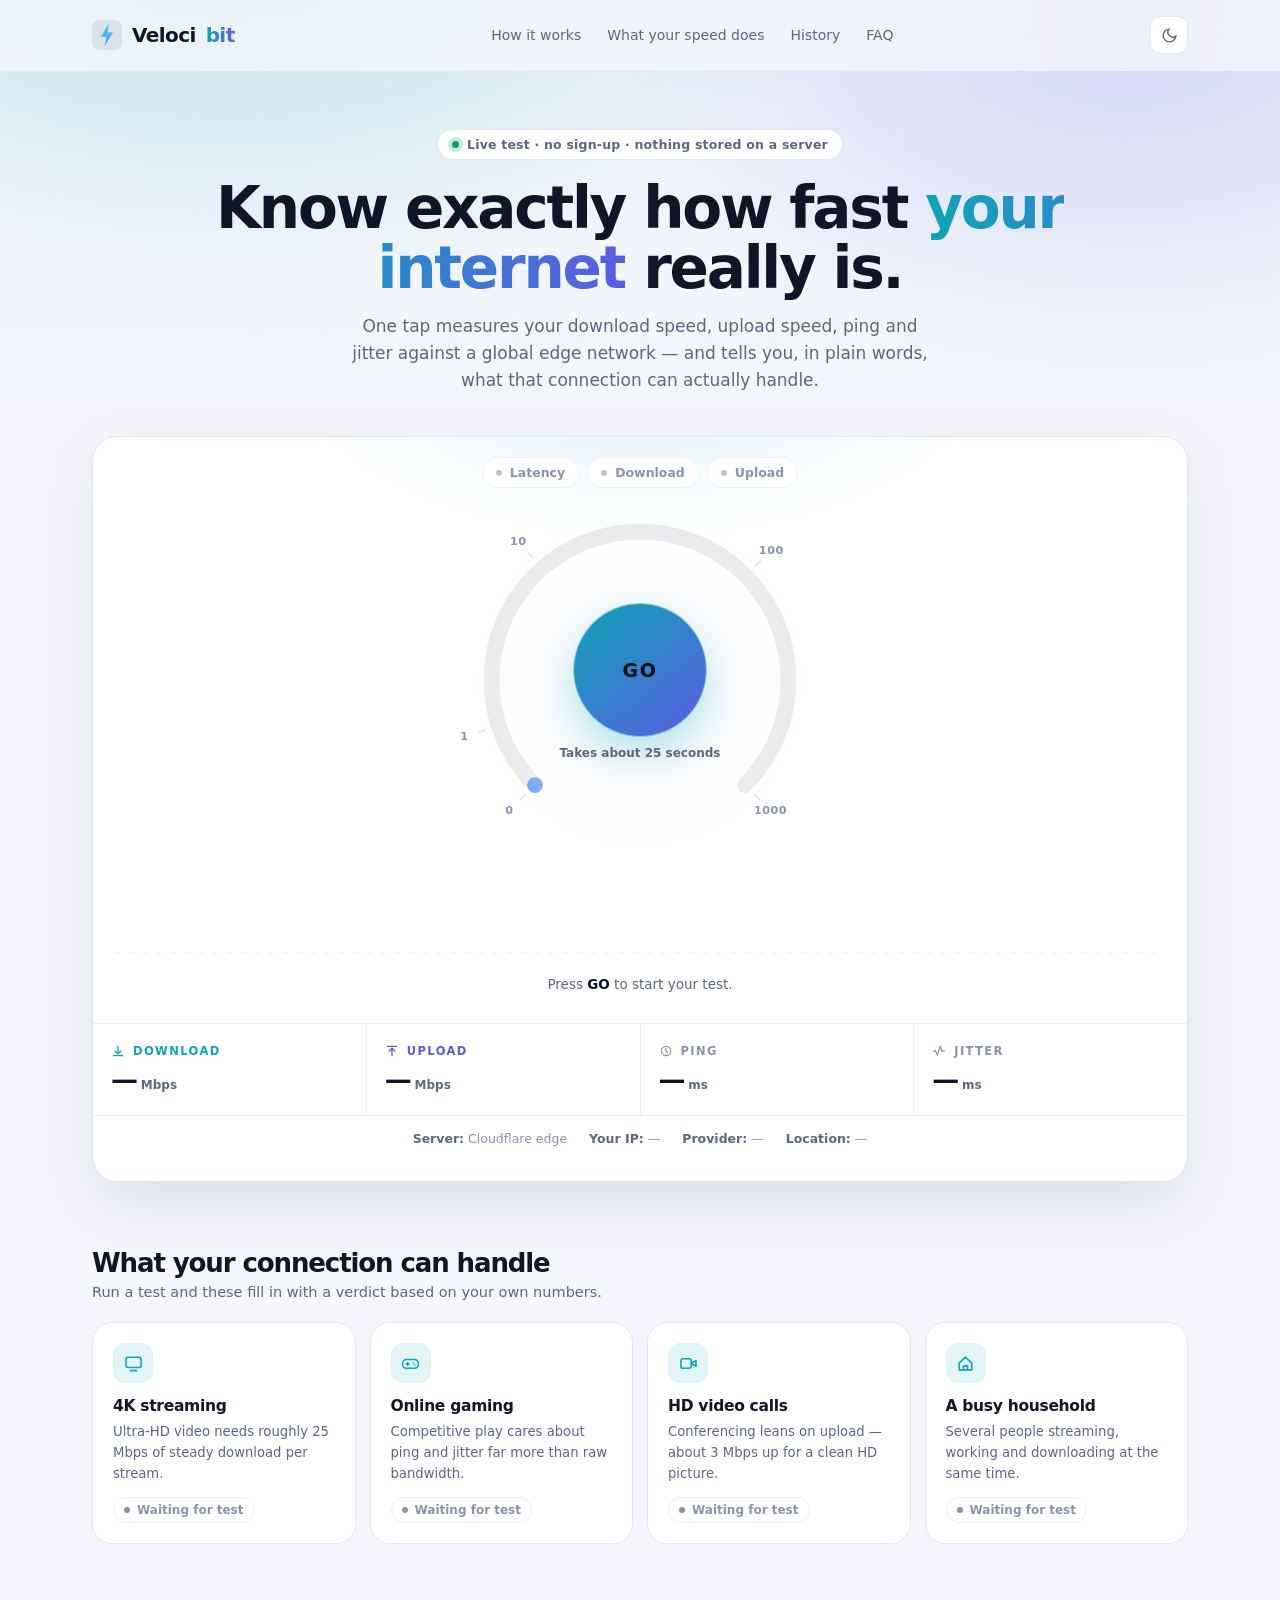
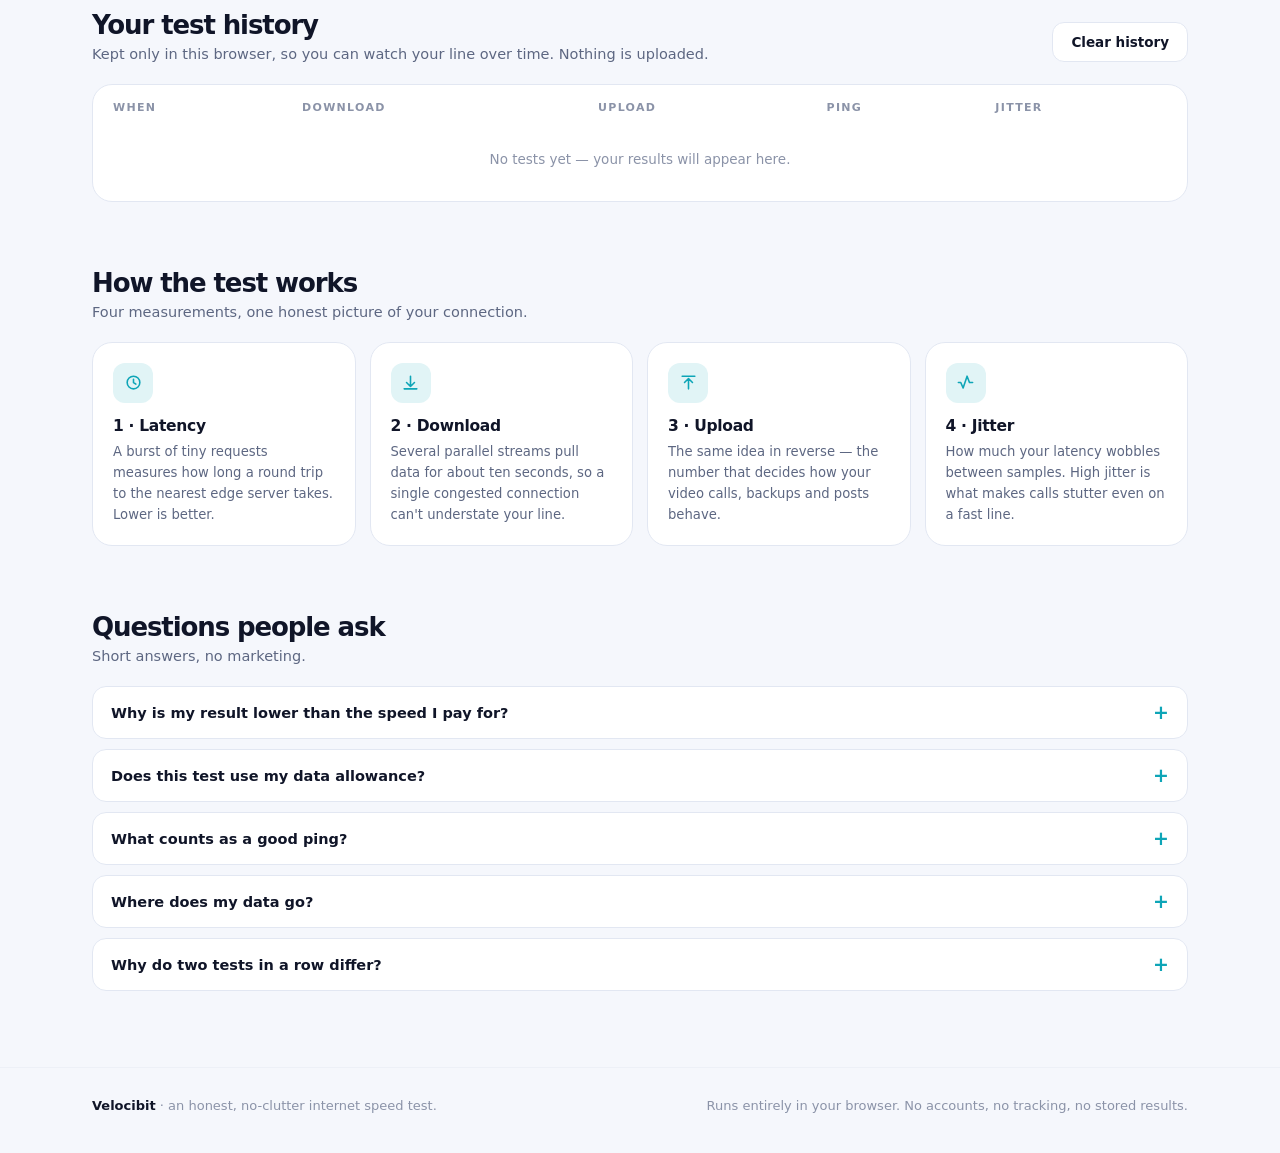
==== index.html @ ec99fad2 "Add Velocibit internet speed test site Adds a self-contained speed tester at index.html. It measures" ====
<!DOCTYPE html>
<html lang="en" data-theme="dark">
<head>
<meta charset="UTF-8">
<meta name="viewport" content="width=device-width, initial-scale=1.0">
<title>Velocibit — Internet Speed Test</title>
<meta name="description" content="Velocibit measures your real download speed, upload speed, ping and jitter in seconds. No sign-up, no clutter — just an accurate, beautiful internet speed test.">
<meta name="theme-color" content="#080b14">
<meta property="og:title" content="Velocibit — Internet Speed Test">
<meta property="og:description" content="Measure download, upload, ping and jitter in seconds.">
<meta property="og:type" content="website">
<link rel="icon" href="data:image/svg+xml,<svg xmlns='http://www.w3.org/2000/svg' viewBox='0 0 100 100'><rect width='100' height='100' rx='24' fill='%230d1220'/><path d='M56 12 30 56h18l-6 32 28-46H52z' fill='%2322d3ee'/></svg>">
<style>
:root{
  --bg:#080b14; --bg-2:#0b1020; --panel:rgba(255,255,255,.04); --panel-2:rgba(255,255,255,.025);
  --line:rgba(255,255,255,.09); --line-2:rgba(255,255,255,.055);
  --text:#e9edf7; --muted:#8e99b3; --dim:#606d89;
  --accent:#22d3ee; --accent-2:#818cf8; --good:#34d399; --warn:#fbbf24; --bad:#fb7185;
  --track:rgba(255,255,255,.07);
  --shadow:0 30px 80px rgba(0,0,0,.55);
  --radius:20px;
}
html[data-theme="light"]{
  --bg:#f5f7fc; --bg-2:#eef1f9; --panel:#ffffff; --panel-2:#ffffff;
  --line:#e2e7f2; --line-2:#edf0f7;
  --text:#101528; --muted:#5d6782; --dim:#8b93a8;
  --accent:#0ea5b7; --accent-2:#5b5ce2; --good:#0f9d68; --warn:#b4790b; --bad:#e11d48;
  --track:rgba(16,21,40,.09);
  --shadow:0 24px 60px rgba(20,25,50,.10);
}
*{box-sizing:border-box}
html,body{height:100%}
body{
  margin:0; color:var(--text); background:var(--bg);
  font-family:ui-sans-serif,system-ui,-apple-system,"Segoe UI",Inter,Roboto,Helvetica,Arial,sans-serif;
  -webkit-font-smoothing:antialiased; overflow-x:hidden;
}
body::before{
  content:""; position:fixed; inset:0; z-index:-2; pointer-events:none;
  background:
    radial-gradient(900px 520px at 18% -8%, color-mix(in srgb, var(--accent) 22%, transparent), transparent 70%),
    radial-gradient(760px 480px at 88% 4%, color-mix(in srgb, var(--accent-2) 20%, transparent), transparent 70%),
    linear-gradient(180deg, var(--bg-2), var(--bg) 55%);
  opacity:.9;
}
body::after{
  content:""; position:fixed; inset:0; z-index:-1; pointer-events:none; opacity:.35;
  background-image:linear-gradient(var(--line-2) 1px,transparent 1px),linear-gradient(90deg,var(--line-2) 1px,transparent 1px);
  background-size:64px 64px;
  mask-image:radial-gradient(70% 55% at 50% 0%,#000,transparent 85%);
  -webkit-mask-image:radial-gradient(70% 55% at 50% 0%,#000,transparent 85%);
}
a{color:inherit;text-decoration:none}
.wrap{max-width:1140px;margin:0 auto;padding:0 22px}

/* ---------- nav ---------- */
.nav{position:sticky;top:0;z-index:20;backdrop-filter:blur(14px);-webkit-backdrop-filter:blur(14px);
  background:color-mix(in srgb,var(--bg) 72%,transparent);border-bottom:1px solid var(--line-2)}
.nav-in{display:flex;align-items:center;justify-content:space-between;height:70px}
.brand{display:flex;align-items:center;gap:10px;font-weight:800;letter-spacing:-.6px;font-size:20px}
.brand svg{width:30px;height:30px;flex:none}
.brand em{font-style:normal;background:linear-gradient(92deg,var(--accent),var(--accent-2));-webkit-background-clip:text;background-clip:text;color:transparent}
.nav-links{display:flex;gap:26px;font-size:14px;color:var(--muted)}
.nav-links a:hover{color:var(--text)}
.nav-right{display:flex;align-items:center;gap:12px}
.ghost{display:grid;place-items:center;width:38px;height:38px;border-radius:11px;border:1px solid var(--line);
  background:var(--panel);color:var(--muted);cursor:pointer;transition:.18s}
.ghost:hover{color:var(--text);border-color:var(--accent);transform:translateY(-1px)}
.ghost svg{width:17px;height:17px}

/* ---------- hero ---------- */
.hero{text-align:center;padding:58px 0 8px}
.tag{display:inline-flex;align-items:center;gap:8px;border:1px solid var(--line);background:var(--panel);
  color:var(--muted);border-radius:999px;padding:7px 14px;font-size:12.5px;font-weight:600;letter-spacing:.2px}
.dot{width:7px;height:7px;border-radius:50%;background:var(--good);box-shadow:0 0 0 4px color-mix(in srgb,var(--good) 22%,transparent)}
h1{font-size:clamp(34px,5.4vw,58px);line-height:1.04;letter-spacing:-2.2px;margin:18px 0 14px;font-weight:800}
h1 em{font-style:normal;background:linear-gradient(92deg,var(--accent),var(--accent-2));-webkit-background-clip:text;background-clip:text;color:transparent}
.sub{color:var(--muted);font-size:17px;line-height:1.6;max-width:580px;margin:0 auto}

/* ---------- tester ---------- */
.tester{position:relative;margin:34px auto 0;border:1px solid var(--line);border-radius:26px;
  background:linear-gradient(180deg,var(--panel),var(--panel-2));box-shadow:var(--shadow);overflow:hidden}
.tester::before{content:"";position:absolute;inset:0;pointer-events:none;
  background:radial-gradient(520px 260px at 50% -10%,color-mix(in srgb,var(--accent) 14%,transparent),transparent 70%)}
.phases{position:relative;display:flex;gap:8px;justify-content:center;flex-wrap:wrap;padding:20px 20px 0}
.phase{display:flex;align-items:center;gap:8px;font-size:12.5px;font-weight:650;color:var(--dim);
  border:1px solid var(--line-2);background:var(--panel-2);border-radius:999px;padding:7px 13px;transition:.2s}
.phase i{width:6px;height:6px;border-radius:50%;background:currentColor;opacity:.55}
.phase.active{color:var(--accent);border-color:color-mix(in srgb,var(--accent) 45%,transparent);
  background:color-mix(in srgb,var(--accent) 10%,transparent)}
.phase.active i{opacity:1;animation:pulse 1.1s ease-in-out infinite}
.phase.done{color:var(--good);border-color:color-mix(in srgb,var(--good) 35%,transparent)}
.phase.done i{opacity:1}
@keyframes pulse{0%,100%{transform:scale(1);opacity:1}50%{transform:scale(1.7);opacity:.45}}

.gauge-wrap{position:relative;display:grid;place-items:center;padding:12px 20px 4px}
.gauge{position:relative;width:min(360px,84vw);aspect-ratio:1}
.gauge svg{width:100%;height:100%;overflow:visible;transform:rotate(0deg)}
.arc-track{stroke:var(--track)}
.arc-fill{stroke:url(#grad);transition:stroke-dasharray .22s cubic-bezier(.22,1,.36,1)}
.tick{stroke:var(--line);stroke-width:2}
.tick-label{fill:var(--dim);font-size:10px;font-weight:700;letter-spacing:.4px}
.readout{position:absolute;inset:0;display:grid;place-content:center;text-align:center;gap:2px}
.readout .num{font-size:clamp(44px,11vw,64px);font-weight:800;letter-spacing:-3px;line-height:1;
  font-variant-numeric:tabular-nums}
.readout .unit{font-size:12px;font-weight:750;letter-spacing:2.4px;color:var(--muted);text-transform:uppercase}
.readout .what{font-size:12.5px;color:var(--dim);font-weight:650;letter-spacing:.3px;margin-top:6px;min-height:16px}

.start{position:absolute;inset:0;display:grid;place-content:center;place-items:center;gap:10px;
  background:radial-gradient(closest-side,color-mix(in srgb,var(--bg) 82%,transparent),transparent);
  border:0;color:var(--text);cursor:pointer;font-family:inherit;border-radius:50%;transition:.2s}
.start .circle{width:132px;height:132px;border-radius:50%;display:grid;place-items:center;
  font-size:19px;font-weight:800;letter-spacing:1.6px;
  background:linear-gradient(140deg,var(--accent),var(--accent-2));color:#04121a;
  box-shadow:0 0 0 1px color-mix(in srgb,var(--accent) 40%,transparent),0 18px 44px color-mix(in srgb,var(--accent) 30%,transparent)}
.start:hover .circle{transform:scale(1.045)}
.start .circle{transition:transform .2s cubic-bezier(.22,1,.36,1)}
.start:focus-visible{outline:2px solid var(--accent);outline-offset:6px}
.start small{color:var(--muted);font-size:12px;font-weight:600}
.start[hidden]{display:none}

.chart{position:relative;padding:0 22px 6px}
.chart svg{width:100%;height:86px;display:block;overflow:visible}
.chart .baseline{stroke:var(--line-2);stroke-width:1;stroke-dasharray:3 5}
.chart .series{fill:none;stroke-width:2.2;stroke-linecap:round;stroke-linejoin:round}
.chart .area{opacity:.16}
.status{text-align:center;color:var(--muted);font-size:13.5px;padding:2px 20px 18px;min-height:20px}
.status b{color:var(--text);font-weight:700}

/* ---------- results ---------- */
.results{display:grid;grid-template-columns:repeat(4,1fr);gap:1px;background:var(--line-2);
  border-top:1px solid var(--line-2)}
.stat{background:var(--bg);padding:20px 18px;display:flex;flex-direction:column;gap:6px;position:relative}
html[data-theme="light"] .stat{background:var(--panel)}
.stat .k{display:flex;align-items:center;gap:8px;font-size:11.5px;font-weight:750;letter-spacing:1.4px;
  text-transform:uppercase;color:var(--dim)}
.stat .k svg{width:14px;height:14px}
.stat .v{font-size:27px;font-weight:800;letter-spacing:-1.2px;font-variant-numeric:tabular-nums}
.stat .v span{font-size:12px;font-weight:700;color:var(--muted);letter-spacing:0;margin-left:4px}
.stat.dl .k{color:var(--accent)} .stat.ul .k{color:var(--accent-2)}

.meta{display:flex;flex-wrap:wrap;gap:8px 22px;justify-content:center;padding:15px 20px;
  border-top:1px solid var(--line-2);font-size:12.5px;color:var(--dim)}
.meta span b{color:var(--muted);font-weight:650}
.actions{display:flex;gap:10px;justify-content:center;padding:0 20px 20px;flex-wrap:wrap}
.btn{border:1px solid var(--line);background:var(--panel);color:var(--text);font-family:inherit;
  font-size:13.5px;font-weight:700;padding:11px 18px;border-radius:12px;cursor:pointer;transition:.18s;
  display:inline-flex;align-items:center;gap:8px}
.btn:hover{border-color:var(--accent);transform:translateY(-1px)}
.btn svg{width:15px;height:15px}
.btn.primary{background:linear-gradient(140deg,var(--accent),var(--accent-2));color:#04121a;border-color:transparent}
.btn[hidden]{display:none}

/* ---------- sections ---------- */
section.block{padding:66px 0 0}
.head{display:flex;align-items:flex-end;justify-content:space-between;gap:20px;margin-bottom:22px;flex-wrap:wrap}
.head h2{font-size:26px;letter-spacing:-1.1px;margin:0;font-weight:800}
.head p{color:var(--muted);margin:6px 0 0;font-size:14.5px}
.cards{display:grid;grid-template-columns:repeat(4,1fr);gap:14px}
.card{border:1px solid var(--line);background:var(--panel);border-radius:var(--radius);padding:20px;transition:.2s}
.card:hover{transform:translateY(-3px);border-color:color-mix(in srgb,var(--accent) 40%,transparent)}
.card .ic{width:40px;height:40px;border-radius:12px;display:grid;place-items:center;margin-bottom:14px;
  background:color-mix(in srgb,var(--accent) 12%,transparent);color:var(--accent)}
.card .ic svg{width:19px;height:19px}
.card h3{margin:0 0 6px;font-size:15.5px;letter-spacing:-.3px}
.card p{margin:0;color:var(--muted);font-size:13.2px;line-height:1.6}
.card .verdict{display:inline-flex;align-items:center;gap:7px;margin-top:12px;font-size:12px;font-weight:750;
  padding:5px 10px;border-radius:999px;border:1px solid var(--line-2);color:var(--dim)}
.card .verdict i{width:6px;height:6px;border-radius:50%;background:currentColor}
.verdict.ok{color:var(--good);border-color:color-mix(in srgb,var(--good) 35%,transparent)}
.verdict.mid{color:var(--warn);border-color:color-mix(in srgb,var(--warn) 35%,transparent)}
.verdict.no{color:var(--bad);border-color:color-mix(in srgb,var(--bad) 35%,transparent)}

table{width:100%;min-width:520px;border-collapse:collapse;font-size:13.5px;white-space:nowrap}
th{text-align:left;font-size:11px;letter-spacing:1.3px;text-transform:uppercase;color:var(--dim);
  font-weight:750;padding:0 14px 10px}
td{padding:13px 14px;border-top:1px solid var(--line-2);color:var(--muted);font-variant-numeric:tabular-nums}
td:first-child{color:var(--text);font-weight:650}
.hist-wrap{border:1px solid var(--line);background:var(--panel);border-radius:var(--radius);padding:16px 6px 6px;overflow-x:auto}
.empty{color:var(--dim);font-size:13.5px;padding:14px;text-align:center}

details{border:1px solid var(--line);background:var(--panel);border-radius:14px;padding:0 18px;margin-bottom:10px}
summary{cursor:pointer;padding:16px 0;font-weight:700;font-size:14.5px;list-style:none;display:flex;
  justify-content:space-between;align-items:center;gap:14px}
summary::-webkit-details-marker{display:none}
summary::after{content:"+";color:var(--accent);font-size:19px;font-weight:700;line-height:1}
details[open] summary::after{content:"−"}
details p{margin:0 0 17px;color:var(--muted);font-size:13.6px;line-height:1.68}

footer{margin-top:76px;border-top:1px solid var(--line-2);padding:30px 0 40px;color:var(--dim);font-size:13px}
.foot-in{display:flex;justify-content:space-between;gap:18px;flex-wrap:wrap;align-items:center}

.toast{position:fixed;left:50%;bottom:26px;transform:translate(-50%,20px);opacity:0;pointer-events:none;
  background:var(--text);color:var(--bg);font-size:13px;font-weight:700;padding:11px 18px;border-radius:12px;
  transition:.25s;z-index:50}
.toast.show{opacity:1;transform:translate(-50%,0)}

@media(max-width:900px){
  .nav-links{display:none}
  .cards{grid-template-columns:repeat(2,1fr)}
  .results{grid-template-columns:repeat(2,1fr)}
  .hero{padding-top:40px}
}
@media(max-width:520px){
  .cards{grid-template-columns:1fr}
  .stat .v{font-size:23px}
  h1{letter-spacing:-1.4px}
}
@media(prefers-reduced-motion:reduce){
  *{animation-duration:.001ms!important;transition-duration:.001ms!important}
}
</style>
</head>
<body>

<nav class="nav">
  <div class="wrap nav-in">
    <a class="brand" href="#top" aria-label="Velocibit home">
      <svg viewBox="0 0 100 100" aria-hidden="true"><rect width="100" height="100" rx="24" fill="currentColor" opacity=".08"/><path d="M56 12 30 56h18l-6 32 28-46H52z" fill="url(#bg1)"/><defs><linearGradient id="bg1" x1="0" y1="0" x2="1" y2="1"><stop offset="0" stop-color="#22d3ee"/><stop offset="1" stop-color="#818cf8"/></linearGradient></defs></svg>
      Veloci<em>bit</em>
    </a>
    <div class="nav-links">
      <a href="#how">How it works</a>
      <a href="#capability">What your speed does</a>
      <a href="#history">History</a>
      <a href="#faq">FAQ</a>
    </div>
    <div class="nav-right">
      <button class="ghost" id="theme" type="button" aria-label="Switch colour theme" title="Switch theme">
        <svg viewBox="0 0 24 24" fill="none" stroke="currentColor" stroke-width="2" stroke-linecap="round"><path d="M21 12.8A9 9 0 1 1 11.2 3a7 7 0 0 0 9.8 9.8Z"/></svg>
      </button>
    </div>
  </div>
</nav>

<main id="top">
<div class="wrap">

  <header class="hero">
    <div class="tag"><i class="dot"></i> Live test · no sign-up · nothing stored on a server</div>
    <h1>Know exactly how fast <em>your internet</em> really is.</h1>
    <p class="sub">One tap measures your download speed, upload speed, ping and jitter against a global edge network — and tells you, in plain words, what that connection can actually handle.</p>
  </header>

  <!-- ============ tester ============ -->
  <section class="tester" aria-labelledby="test-h">
    <h2 id="test-h" class="sr-only" style="position:absolute;width:1px;height:1px;overflow:hidden;clip:rect(0 0 0 0)">Speed test</h2>

    <div class="phases" role="list">
      <div class="phase" id="ph-ping" role="listitem"><i></i> Latency</div>
      <div class="phase" id="ph-down" role="listitem"><i></i> Download</div>
      <div class="phase" id="ph-up" role="listitem"><i></i> Upload</div>
    </div>

    <div class="gauge-wrap">
      <div class="gauge">
        <svg viewBox="0 0 320 320" aria-hidden="true">
          <defs>
            <linearGradient id="grad" x1="0" y1="1" x2="1" y2="0">
              <stop offset="0" stop-color="#22d3ee"/><stop offset="1" stop-color="#818cf8"/>
            </linearGradient>
          </defs>
          <g id="ticks"></g>
          <circle class="arc-track" id="arcTrack" cx="160" cy="160" r="132" fill="none" stroke-width="14" stroke-linecap="round"/>
          <circle class="arc-fill" id="arcFill" cx="160" cy="160" r="132" fill="none" stroke-width="14" stroke-linecap="round"/>
        </svg>
        <div class="readout">
          <div class="num" id="bigNum">—</div>
          <div class="unit" id="bigUnit">Mbps</div>
          <div class="what" id="bigWhat"></div>
        </div>
        <button class="start" id="startBtn" type="button">
          <span class="circle">GO</span>
          <small>Takes about 25 seconds</small>
        </button>
      </div>
    </div>

    <div class="chart" aria-hidden="true">
      <svg viewBox="0 0 600 86" preserveAspectRatio="none">
        <line class="baseline" x1="0" y1="85" x2="600" y2="85"/>
        <path class="series area" id="chartArea" fill="url(#grad)"/>
        <path class="series" id="chartLine" stroke="url(#grad)"/>
      </svg>
    </div>

    <p class="status" id="status" role="status" aria-live="polite">Press <b>GO</b> to start your test.</p>

    <div class="results">
      <div class="stat dl">
        <div class="k"><svg viewBox="0 0 24 24" fill="none" stroke="currentColor" stroke-width="2.2" stroke-linecap="round" stroke-linejoin="round"><path d="M12 4v13m0 0 5-5m-5 5-5-5M4 20h16"/></svg> Download</div>
        <div class="v" id="rDown">—<span>Mbps</span></div>
      </div>
      <div class="stat ul">
        <div class="k"><svg viewBox="0 0 24 24" fill="none" stroke="currentColor" stroke-width="2.2" stroke-linecap="round" stroke-linejoin="round"><path d="M12 20V7m0 0 5 5m-5-5-5 5M4 4h16"/></svg> Upload</div>
        <div class="v" id="rUp">—<span>Mbps</span></div>
      </div>
      <div class="stat">
        <div class="k"><svg viewBox="0 0 24 24" fill="none" stroke="currentColor" stroke-width="2.2" stroke-linecap="round" stroke-linejoin="round"><circle cx="12" cy="12" r="8"/><path d="M12 8v4l3 2"/></svg> Ping</div>
        <div class="v" id="rPing">—<span>ms</span></div>
      </div>
      <div class="stat">
        <div class="k"><svg viewBox="0 0 24 24" fill="none" stroke="currentColor" stroke-width="2.2" stroke-linecap="round" stroke-linejoin="round"><path d="M3 12h3l3 7 5-15 3 8h4"/></svg> Jitter</div>
        <div class="v" id="rJit">—<span>ms</span></div>
      </div>
    </div>

    <div class="meta" id="meta">
      <span><b>Server:</b> <span id="mServer">detecting…</span></span>
      <span><b>Your IP:</b> <span id="mIp">—</span></span>
      <span><b>Provider:</b> <span id="mIsp">—</span></span>
      <span><b>Location:</b> <span id="mLoc">—</span></span>
    </div>

    <div class="actions">
      <button class="btn primary" id="againBtn" type="button" hidden>
        <svg viewBox="0 0 24 24" fill="none" stroke="currentColor" stroke-width="2.2" stroke-linecap="round" stroke-linejoin="round"><path d="M20 12a8 8 0 1 1-2.3-5.6M20 4v5h-5"/></svg>
        Test again
      </button>
      <button class="btn" id="copyBtn" type="button" hidden>
        <svg viewBox="0 0 24 24" fill="none" stroke="currentColor" stroke-width="2.2" stroke-linecap="round" stroke-linejoin="round"><rect x="9" y="9" width="12" height="12" rx="2.5"/><path d="M5 15V5.5A2.5 2.5 0 0 1 7.5 3H15"/></svg>
        Copy results
      </button>
      <button class="btn" id="stopBtn" type="button" hidden>
        <svg viewBox="0 0 24 24" fill="none" stroke="currentColor" stroke-width="2.2" stroke-linecap="round"><rect x="6" y="6" width="12" height="12" rx="2.5"/></svg>
        Stop
      </button>
    </div>
  </section>

  <!-- ============ capability ============ -->
  <section class="block" id="capability">
    <div class="head">
      <div>
        <h2>What your connection can handle</h2>
        <p id="capNote">Run a test and these fill in with a verdict based on your own numbers.</p>
      </div>
    </div>
    <div class="cards" id="capCards">
      <div class="card" data-cap="stream">
        <div class="ic"><svg viewBox="0 0 24 24" fill="none" stroke="currentColor" stroke-width="2" stroke-linecap="round" stroke-linejoin="round"><rect x="2.5" y="4" width="19" height="13" rx="2.5"/><path d="M8 21h8"/></svg></div>
        <h3>4K streaming</h3>
        <p>Ultra-HD video needs roughly 25 Mbps of steady download per stream.</p>
        <span class="verdict"><i></i><span>Waiting for test</span></span>
      </div>
      <div class="card" data-cap="game">
        <div class="ic"><svg viewBox="0 0 24 24" fill="none" stroke="currentColor" stroke-width="2" stroke-linecap="round" stroke-linejoin="round"><rect x="2" y="7" width="20" height="11" rx="5"/><path d="M7 12.5h3M8.5 11v3M15.5 11.5h.01M17.5 13.5h.01"/></svg></div>
        <h3>Online gaming</h3>
        <p>Competitive play cares about ping and jitter far more than raw bandwidth.</p>
        <span class="verdict"><i></i><span>Waiting for test</span></span>
      </div>
      <div class="card" data-cap="call">
        <div class="ic"><svg viewBox="0 0 24 24" fill="none" stroke="currentColor" stroke-width="2" stroke-linecap="round" stroke-linejoin="round"><rect x="2.5" y="6" width="13" height="12" rx="2.5"/><path d="m15.5 12 6-3.5v7l-6-3.5Z"/></svg></div>
        <h3>HD video calls</h3>
        <p>Conferencing leans on upload — about 3 Mbps up for a clean HD picture.</p>
        <span class="verdict"><i></i><span>Waiting for test</span></span>
      </div>
      <div class="card" data-cap="house">
        <div class="ic"><svg viewBox="0 0 24 24" fill="none" stroke="currentColor" stroke-width="2" stroke-linecap="round" stroke-linejoin="round"><path d="M4 11.5 12 4l8 7.5V20H4z"/><path d="M9.5 20v-5h5v5"/></svg></div>
        <h3>A busy household</h3>
        <p>Several people streaming, working and downloading at the same time.</p>
        <span class="verdict"><i></i><span>Waiting for test</span></span>
      </div>
    </div>
  </section>

  <!-- ============ history ============ -->
  <section class="block" id="history">
    <div class="head">
      <div>
        <h2>Your test history</h2>
        <p>Kept only in this browser, so you can watch your line over time. Nothing is uploaded.</p>
      </div>
      <button class="btn" id="clearBtn" type="button">Clear history</button>
    </div>
    <div class="hist-wrap">
      <table>
        <thead><tr><th>When</th><th>Download</th><th>Upload</th><th>Ping</th><th>Jitter</th></tr></thead>
        <tbody id="histBody"></tbody>
      </table>
      <p class="empty" id="histEmpty">No tests yet — your results will appear here.</p>
    </div>
  </section>

  <!-- ============ how ============ -->
  <section class="block" id="how">
    <div class="head">
      <div>
        <h2>How the test works</h2>
        <p>Four measurements, one honest picture of your connection.</p>
      </div>
    </div>
    <div class="cards">
      <div class="card">
        <div class="ic"><svg viewBox="0 0 24 24" fill="none" stroke="currentColor" stroke-width="2" stroke-linecap="round" stroke-linejoin="round"><circle cx="12" cy="12" r="8"/><path d="M12 8v4l3 2"/></svg></div>
        <h3>1 · Latency</h3>
        <p>A burst of tiny requests measures how long a round trip to the nearest edge server takes. Lower is better.</p>
      </div>
      <div class="card">
        <div class="ic"><svg viewBox="0 0 24 24" fill="none" stroke="currentColor" stroke-width="2" stroke-linecap="round" stroke-linejoin="round"><path d="M12 4v13m0 0 5-5m-5 5-5-5M4 20h16"/></svg></div>
        <h3>2 · Download</h3>
        <p>Several parallel streams pull data for about ten seconds, so a single congested connection can't understate your line.</p>
      </div>
      <div class="card">
        <div class="ic"><svg viewBox="0 0 24 24" fill="none" stroke="currentColor" stroke-width="2" stroke-linecap="round" stroke-linejoin="round"><path d="M12 20V7m0 0 5 5m-5-5-5 5M4 4h16"/></svg></div>
        <h3>3 · Upload</h3>
        <p>The same idea in reverse — the number that decides how your video calls, backups and posts behave.</p>
      </div>
      <div class="card">
        <div class="ic"><svg viewBox="0 0 24 24" fill="none" stroke="currentColor" stroke-width="2" stroke-linecap="round" stroke-linejoin="round"><path d="M3 12h3l3 7 5-15 3 8h4"/></svg></div>
        <h3>4 · Jitter</h3>
        <p>How much your latency wobbles between samples. High jitter is what makes calls stutter even on a fast line.</p>
      </div>
    </div>
  </section>

  <!-- ============ faq ============ -->
  <section class="block" id="faq">
    <div class="head"><div><h2>Questions people ask</h2><p>Short answers, no marketing.</p></div></div>
    <details><summary>Why is my result lower than the speed I pay for?</summary>
      <p>Your plan speed is measured at the router under ideal conditions. Wi-Fi distance, older hardware, VPNs, busy hours and other devices on the network all take a share. Test again over a cable, with other devices idle, to see how close you get to the advertised figure.</p></details>
    <details><summary>Does this test use my data allowance?</summary>
      <p>Yes. A full run transfers roughly 100–500 MB depending on how fast your line is — the quicker your connection, the more data it moves in the same number of seconds. On a metered or mobile plan, run it sparingly.</p></details>
    <details><summary>What counts as a good ping?</summary>
      <p>Under 30 ms feels instant and is excellent for gaming and calls. 30–70 ms is comfortable for almost everything. Above 120 ms you'll notice lag in games and talk-over in video calls, even if your download speed looks impressive.</p></details>
    <details><summary>Where does my data go?</summary>
      <p>Measurements run between your browser and Cloudflare's public speed-test edge endpoints; the payloads are throwaway bytes, not your files. Velocibit itself has no backend and no account system — your history lives in this browser's local storage and never leaves the device.</p></details>
    <details><summary>Why do two tests in a row differ?</summary>
      <p>Networks are shared and bursty. A few percent of variation between runs is normal; large swings usually mean Wi-Fi interference or congestion. Take the best of three runs as your realistic ceiling.</p></details>
  </section>

</div>
</main>

<footer>
  <div class="wrap foot-in">
    <div><strong style="color:var(--text)">Velocibit</strong> · an honest, no-clutter internet speed test.</div>
    <div>Runs entirely in your browser. No accounts, no tracking, no stored results.</div>
  </div>
</footer>

<div class="toast" id="toast"></div>

<script>
(function(){
"use strict";

/* ---------------------------------------------------------------
   Velocibit — client-side speed test.
   Measurements run against Cloudflare's public speed-test edge
   endpoints; nothing is sent to a Velocibit server (there isn't one).
----------------------------------------------------------------*/
var CF = "https://speed.cloudflare.com";

var $ = function(id){ return document.getElementById(id); };
var startBtn = $("startBtn"), againBtn = $("againBtn"), copyBtn = $("copyBtn"), stopBtn = $("stopBtn");
var bigNum = $("bigNum"), bigUnit = $("bigUnit"), bigWhat = $("bigWhat"), statusEl = $("status");
var arcFill = $("arcFill"), arcTrack = $("arcTrack");
var chartLine = $("chartLine"), chartArea = $("chartArea");

var R = 132, CIRC = 2 * Math.PI * R, SWEEP = 0.75;   /* 270° gauge */
var MAXBAR = 1000;                                    /* top of the log scale, Mbps */
var state = { running:false, ctrl:null, cancelled:false, results:null };

/* ---------------- gauge ---------------- */
arcTrack.setAttribute("stroke-dasharray", (CIRC * SWEEP) + " " + CIRC);
arcTrack.setAttribute("transform", "rotate(135 160 160)");
arcFill.setAttribute("stroke-dasharray", "0 " + CIRC);
arcFill.setAttribute("transform", "rotate(135 160 160)");

function scale(mbps){                                 /* log scale keeps 1–1000 readable */
  if(!(mbps > 0)) return 0;
  return Math.min(1, Math.log10(1 + mbps) / Math.log10(1 + MAXBAR));
}
function setArc(frac){
  frac = Math.max(0, Math.min(1, frac || 0));
  arcFill.setAttribute("stroke-dasharray", (CIRC * SWEEP * frac) + " " + CIRC);
}
(function ticks(){
  var g = $("ticks"), marks = [0, 1, 10, 100, 1000], i, f, a, x1, y1, x2, y2, tx, ty, ln, tl;
  for(i = 0; i < marks.length; i++){
    f = scale(marks[i]);
    a = (135 + 270 * f) * Math.PI / 180;
    x1 = 160 + 144 * Math.cos(a); y1 = 160 + 144 * Math.sin(a);
    x2 = 160 + 151 * Math.cos(a); y2 = 160 + 151 * Math.sin(a);
    tx = 160 + 164 * Math.cos(a);  ty = 160 + 164 * Math.sin(a);
    ln = document.createElementNS("http://www.w3.org/2000/svg", "line");
    ln.setAttribute("class", "tick");
    ln.setAttribute("x1", x1.toFixed(1)); ln.setAttribute("y1", y1.toFixed(1));
    ln.setAttribute("x2", x2.toFixed(1)); ln.setAttribute("y2", y2.toFixed(1));
    g.appendChild(ln);
    tl = document.createElementNS("http://www.w3.org/2000/svg", "text");
    tl.setAttribute("class", "tick-label");
    tl.setAttribute("x", tx.toFixed(1)); tl.setAttribute("y", (ty + 3).toFixed(1));
    tl.setAttribute("text-anchor", "middle");
    tl.textContent = marks[i];
    g.appendChild(tl);
  }
})();

/* ---------------- smoothing ----------------
   Raw per-tick throughput is spiky; the displayed figure is an
   exponential average so the gauge reads steadily. Final results
   are always computed from raw byte counts, never from this. */
var smoothed = null;
function smoothReset(){ smoothed = null; }
function smoothVal(v){
  if(!isFinite(v) || v < 0) v = 0;
  smoothed = (smoothed === null) ? v : smoothed + (v - smoothed) * 0.35;
  return smoothed;
}

/* ---------------- live chart ---------------- */
var series = [], MAXPTS = 140;
function pushPoint(mbps){
  series.push(scale(mbps));
  if(series.length > MAXPTS) series.shift();
  drawChart();
}
function clearChart(){ series = []; chartLine.setAttribute("d", ""); chartArea.setAttribute("d", ""); }
function drawChart(){
  if(series.length < 2){ chartLine.setAttribute("d", ""); chartArea.setAttribute("d", ""); return; }
  var w = 600, h = 86, d = "", i, x, y;
  for(i = 0; i < series.length; i++){
    x = (i / (MAXPTS - 1)) * w;
    y = h - 4 - series[i] * (h - 12);
    d += (i ? "L" : "M") + x.toFixed(1) + " " + y.toFixed(1);
  }
  chartLine.setAttribute("d", d);
  chartArea.setAttribute("d", d + "L" + (((series.length - 1) / (MAXPTS - 1)) * w).toFixed(1) + " " + h + "L0 " + h + "Z");
}

/* ---------------- formatting ---------------- */
function fmt(n){
  if(!isFinite(n)) return "—";
  if(n >= 100) return Math.round(n).toString();
  if(n >= 10)  return n.toFixed(1);
  return n.toFixed(2);
}
function fmtMs(n){ return !isFinite(n) ? "—" : (n >= 100 ? Math.round(n).toString() : n.toFixed(1)); }
function setStat(id, value, unit){
  $(id).innerHTML = value + "<span>" + unit + "</span>";
}
function setPhase(which, status){
  ["ping","down","up"].forEach(function(p){
    var el = $("ph-" + p);
    el.classList.remove("active", "done");
    if(status && status[p]) el.classList.add(status[p]);
  });
  if(which) $("ph-" + which).classList.add("active");
}
function sleep(ms){ return new Promise(function(r){ setTimeout(r, ms); }); }
function aborted(ctrl){ return ctrl.signal.aborted; }

/* ---------------- latency ---------------- */
function measureLatency(ctrl, onTick){
  var samples = [], N = 14;
  function step(i){
    if(i >= N || aborted(ctrl)) return Promise.resolve(samples);
    var t0 = performance.now();
    return fetch(CF + "/__down?bytes=0&r=" + Math.random(), { cache:"no-store", signal:ctrl.signal })
      .then(function(res){ return res.arrayBuffer().then(function(){ return res; }); })
      .then(function(){
        var rtt = performance.now() - t0;
        samples.push(rtt);
        if(onTick) onTick(Math.min.apply(null, samples), (i + 1) / N);
        return sleep(60).then(function(){ return step(i + 1); });
      });
  }
  return step(0).then(function(all){
    if(all.length < 3) throw new Error("latency failed");
    var sorted = all.slice().sort(function(a, b){ return a - b; });
    var keep = sorted.slice(0, Math.max(3, sorted.length - 3));
    var ping = keep[Math.floor(keep.length / 2)];
    var j = 0, i;
    for(i = 1; i < all.length; i++) j += Math.abs(all[i] - all[i - 1]);
    return { ping: ping, jitter: all.length > 1 ? j / (all.length - 1) : 0 };
  });
}

/* ---------------- download ---------------- */
function measureDownload(ctrl, onTick){
  var DURATION = 10000, STREAMS = 5, CHUNK = 26214400, WARMUP = 1500;
  var bytes = 0, errors = 0, t0 = performance.now();
  var warmBytes = null, warmT = null, lastBytes = 0, lastT = t0;
  var expired = function(){ return performance.now() - t0 >= DURATION; };

  var timer = setInterval(function(){
    var now = performance.now(), dt = (now - lastT) / 1000;
    if(dt <= 0) return;
    var inst = ((bytes - lastBytes) * 8) / dt / 1e6;
    lastBytes = bytes; lastT = now;
    if(warmBytes === null && now - t0 >= WARMUP){ warmBytes = bytes; warmT = now; }
    onTick(inst, Math.min(1, (now - t0) / DURATION));
  }, 140);

  function stream(){
    if(expired() || aborted(ctrl)) return Promise.resolve();
    return fetch(CF + "/__down?bytes=" + CHUNK + "&r=" + Math.random(), { cache:"no-store", signal:ctrl.signal })
      .then(function(res){
        if(!res.ok) throw new Error("HTTP " + res.status);
        if(!res.body || !res.body.getReader){          /* no streams: count in one go */
          return res.arrayBuffer().then(function(buf){ bytes += buf.byteLength; });
        }
        var reader = res.body.getReader();
        return (function pump(){
          return reader.read().then(function(r){
            if(r.done) return;
            bytes += r.value.byteLength;
            if(expired() || aborted(ctrl)) return reader.cancel().catch(function(){});
            return pump();
          });
        })();
      })
      .catch(function(err){
        if(aborted(ctrl)) return;
        errors++;
        if(errors > 6) throw err;
        return sleep(150);
      })
      .then(function(){ return stream(); });
  }

  var runners = [], i;
  for(i = 0; i < STREAMS; i++) runners.push(stream());
  return Promise.all(runners).then(function(){
    clearInterval(timer);
    if(aborted(ctrl)) return { mbps: 0, bytes: bytes };
    if(!bytes) throw new Error("no data received");
    var now = performance.now(), useBytes, useMs;
    if(warmBytes !== null && now - warmT > 1200){ useBytes = bytes - warmBytes; useMs = now - warmT; }
    else { useBytes = bytes; useMs = now - t0; }
    return { mbps: (useBytes * 8) / (useMs / 1000) / 1e6, bytes: bytes };
  }, function(err){ clearInterval(timer); throw err; });
}

/* ---------------- upload ---------------- */
function randomPayload(size){
  var buf = new Uint8Array(size), step = 65536, i;
  for(i = 0; i < size; i += step) crypto.getRandomValues(buf.subarray(i, Math.min(i + step, size)));
  return new Blob([buf], { type:"application/octet-stream" });
}
function measureUpload(ctrl, onTick){
  var DURATION = 9000, STREAMS = 3, SIZE = 6 * 1024 * 1024, WARMUP = 1500;
  var payload = randomPayload(SIZE);
  var bytes = 0, errors = 0, t0 = performance.now();
  var warmBytes = null, warmT = null, lastBytes = 0, lastT = t0;
  var expired = function(){ return performance.now() - t0 >= DURATION; };

  var timer = setInterval(function(){
    var now = performance.now(), dt = (now - lastT) / 1000;
    if(dt <= 0) return;
    var inst = ((bytes - lastBytes) * 8) / dt / 1e6;
    lastBytes = bytes; lastT = now;
    if(warmBytes === null && now - t0 >= WARMUP){ warmBytes = bytes; warmT = now; }
    onTick(inst, Math.min(1, (now - t0) / DURATION));
  }, 140);

  function once(){
    return new Promise(function(resolve, reject){
      var xhr = new XMLHttpRequest(), seen = 0;
      var onAbort = function(){ try{ xhr.abort(); }catch(e){} };
      ctrl.signal.addEventListener("abort", onAbort);
      var done = function(fn, arg){ ctrl.signal.removeEventListener("abort", onAbort); fn(arg); };
      xhr.open("POST", CF + "/__up?r=" + Math.random(), true);
      xhr.setRequestHeader("Content-Type", "application/octet-stream");
      xhr.upload.onprogress = function(e){
        if(e.loaded > seen){ bytes += e.loaded - seen; seen = e.loaded; }
      };
      xhr.onload  = function(){
        /* some browsers report upload progress coarsely, or not at all —
           reconcile the request's full payload once the server has taken it */
        if(seen < SIZE){ bytes += SIZE - seen; seen = SIZE; }
        done(resolve);
      };
      xhr.onabort = function(){ done(resolve); };
      xhr.onerror = function(){ done(reject, new Error("upload failed")); };
      xhr.ontimeout = function(){ done(reject, new Error("upload timed out")); };
      xhr.send(payload);
    });
  }
  function stream(){
    if(expired() || aborted(ctrl)) return Promise.resolve();
    return once().catch(function(err){
      if(aborted(ctrl)) return;
      errors++;
      if(errors > 4) throw err;
      return sleep(150);
    }).then(function(){ return stream(); });
  }

  var runners = [], i;
  for(i = 0; i < STREAMS; i++) runners.push(stream());
  return Promise.all(runners).then(function(){
    clearInterval(timer);
    if(aborted(ctrl)) return { mbps: 0 };
    if(!bytes) throw new Error("no data sent");
    var now = performance.now(), useBytes, useMs;
    if(warmBytes !== null && now - warmT > 1200){ useBytes = bytes - warmBytes; useMs = now - warmT; }
    else { useBytes = bytes; useMs = now - t0; }
    return { mbps: (useBytes * 8) / (useMs / 1000) / 1e6 };
  }, function(err){ clearInterval(timer); throw err; });
}

/* ---------------- connection details ---------------- */
function loadMeta(){
  fetch(CF + "/meta", { cache:"no-store" })
    .then(function(r){ return r.json(); })
    .then(function(m){
      var place = [m.city, m.country].filter(Boolean).join(", ");
      $("mServer").textContent = m.colo ? ("Cloudflare edge · " + m.colo) : "Cloudflare edge";
      $("mIp").textContent = m.clientIp || "hidden";
      $("mIsp").textContent = m.asOrganization || "unknown";
      $("mLoc").textContent = place || "unknown";
    })
    .catch(function(){ $("mServer").textContent = "Cloudflare edge"; });
}

/* ---------------- verdicts ---------------- */
function grade(d, u, p){
  if(d >= 200 && u >= 20 && p <= 40) return "Excellent";
  if(d >= 100 && u >= 10 && p <= 70) return "Very good";
  if(d >= 25  && u >= 3)             return "Good";
  if(d >= 10)                        return "Usable";
  return "Slow";
}
function capability(d, u, p, j){
  return {
    stream: d >= 100 ? ["ok","Several 4K streams at once"]
          : d >= 25  ? ["ok","One 4K stream, easily"]
          : d >= 10  ? ["mid","HD is fine, 4K will buffer"]
                     : ["no","Expect buffering above SD"],
    game:   (p <= 35 && j <= 12) ? ["ok","Low, steady latency"]
          : (p <= 70 && j <= 30) ? ["mid","Fine for casual play"]
                                 : ["no","Noticeable lag in fast games"],
    call:   (u >= 5 && p <= 70) ? ["ok","HD calls, room to spare"]
          : u >= 3              ? ["ok","HD calls should hold up"]
          : u >= 1.5            ? ["mid","SD calls only"]
                                : ["no","Calls will drop frames"],
    house:  (d >= 200 && u >= 20) ? ["ok","Handles a full house"]
          : d >= 75               ? ["ok","Three or four heavy users"]
          : d >= 25               ? ["mid","Fine for one or two people"]
                                  : ["no","Will feel tight when shared"]
  };
}
function paintCapability(d, u, p, j){
  var caps = capability(d, u, p, j);
  Object.keys(caps).forEach(function(key){
    var card = document.querySelector('[data-cap="' + key + '"]');
    if(!card) return;
    var v = card.querySelector(".verdict");
    v.className = "verdict " + caps[key][0];
    v.querySelector("span").textContent = caps[key][1];
  });
  $("capNote").textContent = "Based on your last test: " + fmt(d) + " Mbps down, " + fmt(u) +
    " Mbps up, " + fmtMs(p) + " ms ping.";
}

/* ---------------- history ---------------- */
var HKEY = "velocibit.history.v1";
function readHistory(){
  try{ return JSON.parse(localStorage.getItem(HKEY) || "[]"); }catch(e){ return []; }
}
function saveHistory(entry){
  try{
    var list = readHistory();
    list.unshift(entry);
    localStorage.setItem(HKEY, JSON.stringify(list.slice(0, 8)));
  }catch(e){}
  renderHistory();
}
function renderHistory(){
  var list = readHistory(), body = $("histBody"), empty = $("histEmpty");
  body.innerHTML = "";
  if(!list.length){ empty.style.display = "block"; return; }
  empty.style.display = "none";
  list.forEach(function(r){
    var when = new Date(r.t);
    var tr = document.createElement("tr");
    tr.innerHTML = "<td>" + when.toLocaleDateString(undefined, { month:"short", day:"numeric" }) + " · " +
      when.toLocaleTimeString(undefined, { hour:"2-digit", minute:"2-digit" }) + "</td>" +
      "<td>" + fmt(r.down) + " Mbps</td><td>" + fmt(r.up) + " Mbps</td>" +
      "<td>" + fmtMs(r.ping) + " ms</td><td>" + fmtMs(r.jitter) + " ms</td>";
    body.appendChild(tr);
  });
}

/* ---------------- the run ---------------- */
function resetUI(){
  clearChart();
  setArc(0);
  bigNum.textContent = "—"; bigUnit.textContent = "Mbps"; bigWhat.textContent = "";
  setStat("rDown", "—", "Mbps"); setStat("rUp", "—", "Mbps");
  setStat("rPing", "—", "ms");   setStat("rJit", "—", "ms");
  setPhase(null, {});
}

function runTest(){
  if(state.running) return;
  state.running = true; state.cancelled = false;
  state.ctrl = new AbortController();
  var ctrl = state.ctrl, out = { t: Date.now() };

  startBtn.hidden = true; againBtn.hidden = true; copyBtn.hidden = true; stopBtn.hidden = false;
  resetUI();
  loadMeta();

  statusEl.innerHTML = "Measuring latency…";
  setPhase("ping", {});
  bigUnit.textContent = "ms";
  bigWhat.textContent = "round trip";

  measureLatency(ctrl, function(best, frac){
    bigNum.textContent = fmtMs(best);
    setArc(frac);
  })
  .then(function(lat){
    if(aborted(ctrl)) throw { name:"AbortError" };
    out.ping = lat.ping; out.jitter = lat.jitter;
    setStat("rPing", fmtMs(lat.ping), "ms");
    setStat("rJit", fmtMs(lat.jitter), "ms");
    setPhase("down", { ping:"done" });
    statusEl.innerHTML = "Pulling data down — <b>hold on</b>…";
    bigUnit.textContent = "Mbps"; bigWhat.textContent = "download";
    setArc(0); clearChart();
    smoothReset();
    return measureDownload(ctrl, function(inst, frac){
      var shown = smoothVal(inst);
      bigNum.textContent = fmt(shown);
      setArc(scale(shown));
      pushPoint(shown);
      statusEl.innerHTML = "Download test — <b>" + Math.round(frac * 100) + "%</b>";
    });
  })
  .then(function(dl){
    if(aborted(ctrl)) throw { name:"AbortError" };
    out.down = dl.mbps;
    setStat("rDown", fmt(dl.mbps), "Mbps");
    bigNum.textContent = fmt(dl.mbps);
    setArc(scale(dl.mbps));
    setPhase("up", { ping:"done", down:"done" });
    statusEl.innerHTML = "Now pushing data up…";
    bigWhat.textContent = "upload";
    setArc(0); clearChart();
    smoothReset();
    return measureUpload(ctrl, function(inst, frac){
      var shown = smoothVal(inst);
      bigNum.textContent = fmt(shown);
      setArc(scale(shown));
      pushPoint(shown);
      statusEl.innerHTML = "Upload test — <b>" + Math.round(frac * 100) + "%</b>";
    });
  })
  .then(function(ul){
    if(aborted(ctrl)) throw { name:"AbortError" };
    out.up = ul.mbps;
    setStat("rUp", fmt(ul.mbps), "Mbps");
    setPhase(null, { ping:"done", down:"done", up:"done" });

    bigNum.textContent = fmt(out.down);
    bigUnit.textContent = "Mbps";
    bigWhat.textContent = "download";
    setArc(scale(out.down));

    state.results = out;
    statusEl.innerHTML = "<b>" + grade(out.down, out.up, out.ping) + " connection</b> — " +
      fmt(out.down) + " Mbps down, " + fmt(out.up) + " Mbps up, " + fmtMs(out.ping) + " ms ping.";
    paintCapability(out.down, out.up, out.ping, out.jitter);
    saveHistory(out);
    copyBtn.hidden = false;
  })
  .catch(function(err){
    if(err && (err.name === "AbortError" || state.cancelled)){
      statusEl.innerHTML = "Test stopped. Press <b>Test again</b> whenever you're ready.";
    }else{
      statusEl.innerHTML = "Couldn't finish the test — the edge server was unreachable. " +
        "Check your connection (or a blocking extension) and try again.";
    }
    setPhase(null, {});
  })
  .then(function(){
    state.running = false;
    stopBtn.hidden = true;
    againBtn.hidden = false;
  });
}

/* ---------------- wiring ---------------- */
startBtn.addEventListener("click", runTest);
againBtn.addEventListener("click", runTest);
stopBtn.addEventListener("click", function(){
  if(!state.running) return;
  state.cancelled = true;
  state.ctrl.abort();
});
$("clearBtn").addEventListener("click", function(){
  try{ localStorage.removeItem(HKEY); }catch(e){}
  renderHistory();
  toast("History cleared");
});
copyBtn.addEventListener("click", function(){
  var r = state.results;
  if(!r) return;
  var text = "Velocibit speed test — " + new Date(r.t).toLocaleString() + "\n" +
    "Download: " + fmt(r.down) + " Mbps\n" +
    "Upload:   " + fmt(r.up) + " Mbps\n" +
    "Ping:     " + fmtMs(r.ping) + " ms\n" +
    "Jitter:   " + fmtMs(r.jitter) + " ms";
  var ok = function(){ toast("Results copied"); };
  if(navigator.clipboard && navigator.clipboard.writeText){
    navigator.clipboard.writeText(text).then(ok, function(){ fallbackCopy(text, ok); });
  }else fallbackCopy(text, ok);
});
function fallbackCopy(text, done){
  var ta = document.createElement("textarea");
  ta.value = text; ta.style.position = "fixed"; ta.style.opacity = "0";
  document.body.appendChild(ta); ta.select();
  try{ document.execCommand("copy"); done(); }catch(e){ toast("Copy failed"); }
  document.body.removeChild(ta);
}

var toastEl = $("toast"), toastTimer;
function toast(msg){
  toastEl.textContent = msg;
  toastEl.classList.add("show");
  clearTimeout(toastTimer);
  toastTimer = setTimeout(function(){ toastEl.classList.remove("show"); }, 1900);
}

/* theme */
var TKEY = "velocibit.theme";
function applyTheme(t){
  document.documentElement.setAttribute("data-theme", t);
  var m = document.querySelector('meta[name="theme-color"]');
  if(m) m.setAttribute("content", t === "light" ? "#f5f7fc" : "#080b14");
  try{ localStorage.setItem(TKEY, t); }catch(e){}
}
(function initTheme(){
  var saved = null;
  try{ saved = localStorage.getItem(TKEY); }catch(e){}
  if(!saved) saved = (window.matchMedia && window.matchMedia("(prefers-color-scheme: light)").matches) ? "light" : "dark";
  applyTheme(saved);
})();
$("theme").addEventListener("click", function(){
  applyTheme(document.documentElement.getAttribute("data-theme") === "light" ? "dark" : "light");
});

/* space / enter starts a test when nothing else is focused */
document.addEventListener("keydown", function(e){
  if(e.key !== " " && e.key !== "Enter") return;
  var t = e.target.tagName;
  if(t === "BUTTON" || t === "INPUT" || t === "TEXTAREA" || t === "SUMMARY" || t === "A") return;
  if(state.running) return;
  e.preventDefault();
  runTest();
});

renderHistory();
loadMeta();
})();
</script>
</body>
</html>
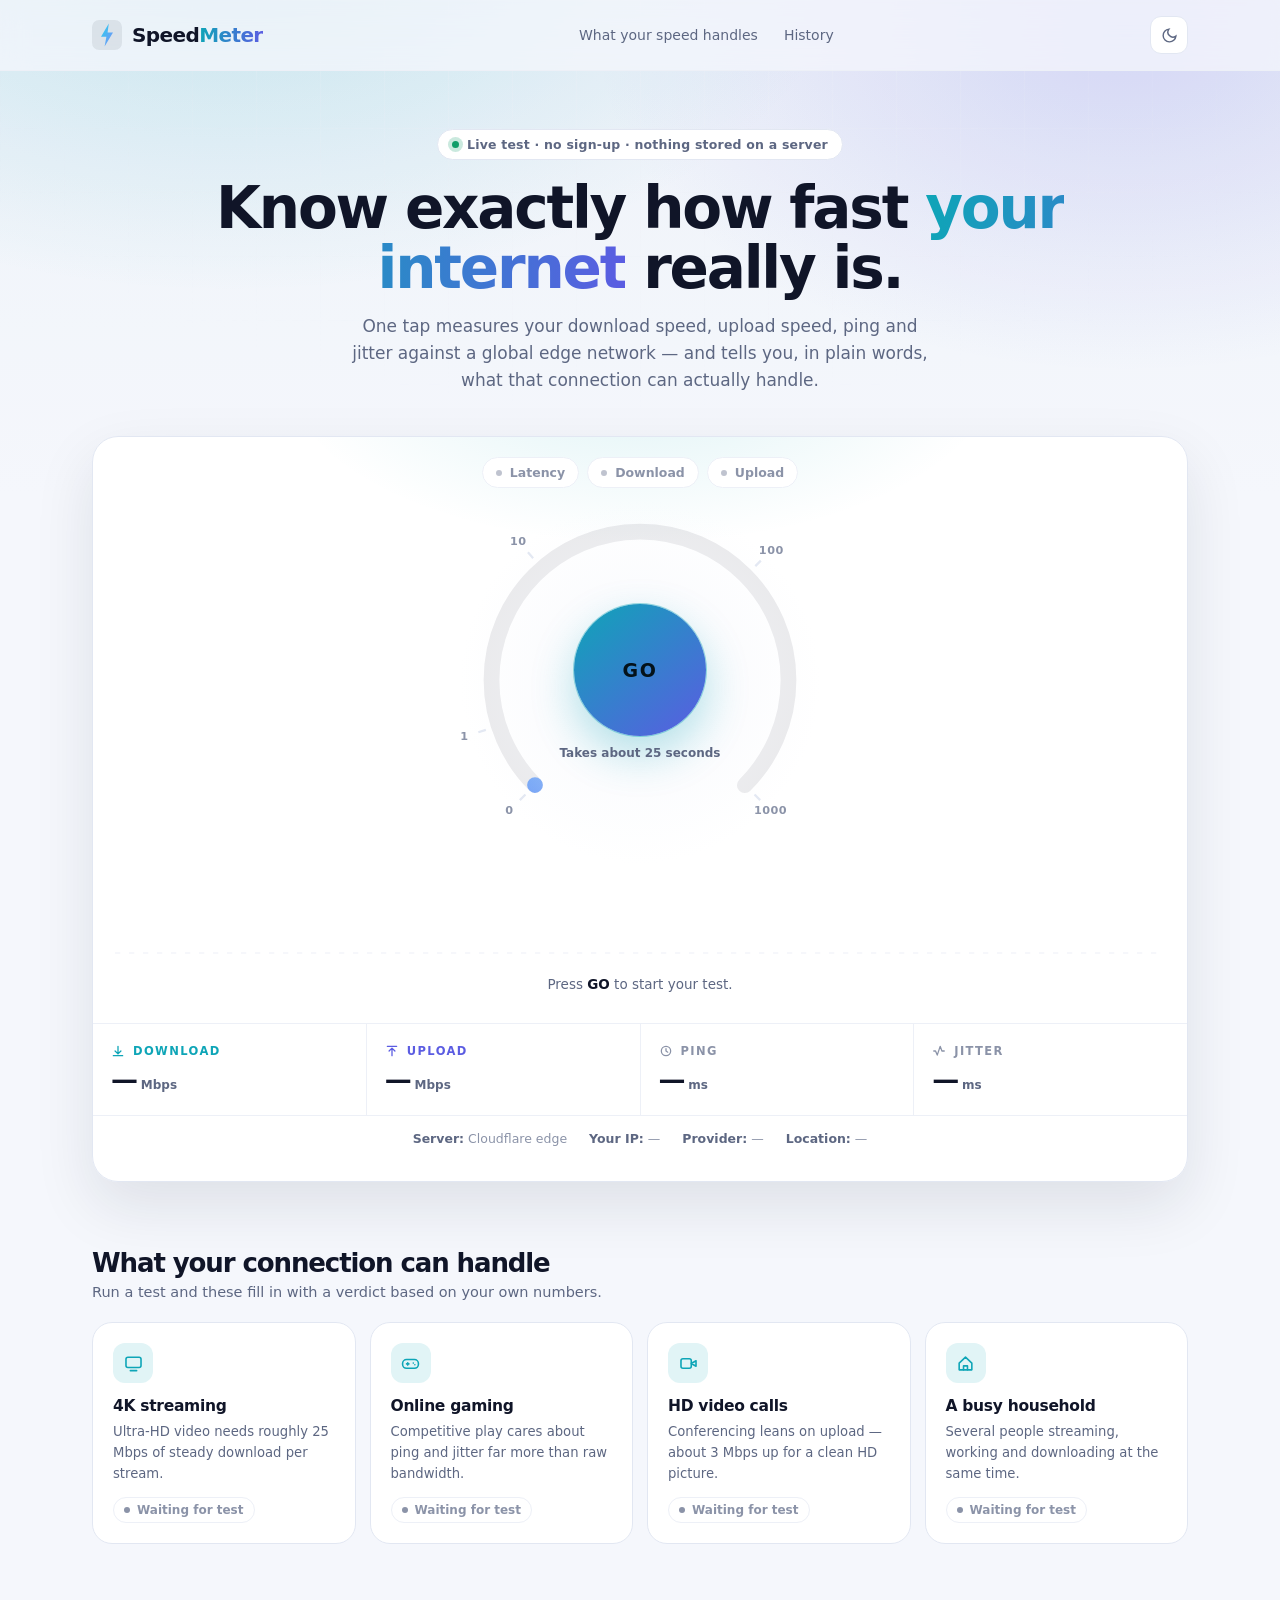
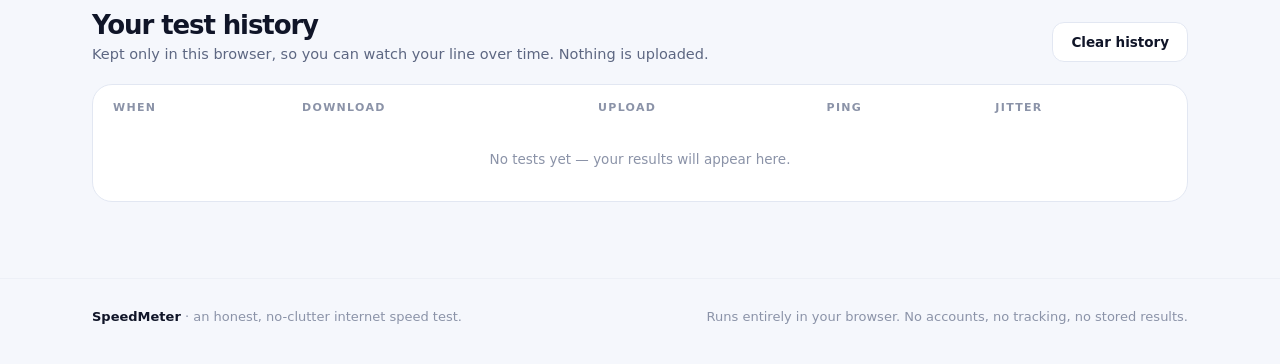
==== commit f0456f0d: "Rename to SpeedMeter and drop the explainer sections The page is now hero → tester → capability verd" ====
--- a/index.html
+++ b/index.html
@@ -3,10 +3,10 @@
 <head>
 <meta charset="UTF-8">
 <meta name="viewport" content="width=device-width, initial-scale=1.0">
-<title>Velocibit — Internet Speed Test</title>
-<meta name="description" content="Velocibit measures your real download speed, upload speed, ping and jitter in seconds. No sign-up, no clutter — just an accurate, beautiful internet speed test.">
+<title>SpeedMeter — Internet Speed Test</title>
+<meta name="description" content="SpeedMeter measures your real download speed, upload speed, ping and jitter in seconds. No sign-up, no clutter — just an accurate, beautiful internet speed test.">
 <meta name="theme-color" content="#080b14">
-<meta property="og:title" content="Velocibit — Internet Speed Test">
+<meta property="og:title" content="SpeedMeter — Internet Speed Test">
 <meta property="og:description" content="Measure download, upload, ping and jitter in seconds.">
 <meta property="og:type" content="website">
 <link rel="icon" href="data:image/svg+xml,<svg xmlns='http://www.w3.org/2000/svg' viewBox='0 0 100 100'><rect width='100' height='100' rx='24' fill='%230d1220'/><path d='M56 12 30 56h18l-6 32 28-46H52z' fill='%2322d3ee'/></svg>">
@@ -179,14 +179,6 @@
 .hist-wrap{border:1px solid var(--line);background:var(--panel);border-radius:var(--radius);padding:16px 6px 6px;overflow-x:auto}
 .empty{color:var(--dim);font-size:13.5px;padding:14px;text-align:center}
 
-details{border:1px solid var(--line);background:var(--panel);border-radius:14px;padding:0 18px;margin-bottom:10px}
-summary{cursor:pointer;padding:16px 0;font-weight:700;font-size:14.5px;list-style:none;display:flex;
-  justify-content:space-between;align-items:center;gap:14px}
-summary::-webkit-details-marker{display:none}
-summary::after{content:"+";color:var(--accent);font-size:19px;font-weight:700;line-height:1}
-details[open] summary::after{content:"−"}
-details p{margin:0 0 17px;color:var(--muted);font-size:13.6px;line-height:1.68}
-
 footer{margin-top:76px;border-top:1px solid var(--line-2);padding:30px 0 40px;color:var(--dim);font-size:13px}
 .foot-in{display:flex;justify-content:space-between;gap:18px;flex-wrap:wrap;align-items:center}
 
@@ -215,15 +207,13 @@
 
 <nav class="nav">
   <div class="wrap nav-in">
-    <a class="brand" href="#top" aria-label="Velocibit home">
+    <a class="brand" href="#top" aria-label="SpeedMeter home">
       <svg viewBox="0 0 100 100" aria-hidden="true"><rect width="100" height="100" rx="24" fill="currentColor" opacity=".08"/><path d="M56 12 30 56h18l-6 32 28-46H52z" fill="url(#bg1)"/><defs><linearGradient id="bg1" x1="0" y1="0" x2="1" y2="1"><stop offset="0" stop-color="#22d3ee"/><stop offset="1" stop-color="#818cf8"/></linearGradient></defs></svg>
-      Veloci<em>bit</em>
+      <span>Speed<em>Meter</em></span>
     </a>
     <div class="nav-links">
-      <a href="#how">How it works</a>
-      <a href="#capability">What your speed does</a>
+      <a href="#capability">What your speed handles</a>
       <a href="#history">History</a>
-      <a href="#faq">FAQ</a>
     </div>
     <div class="nav-right">
       <button class="ghost" id="theme" type="button" aria-label="Switch colour theme" title="Switch theme">
@@ -382,59 +372,12 @@
     </div>
   </section>
 
-  <!-- ============ how ============ -->
-  <section class="block" id="how">
-    <div class="head">
-      <div>
-        <h2>How the test works</h2>
-        <p>Four measurements, one honest picture of your connection.</p>
-      </div>
-    </div>
-    <div class="cards">
-      <div class="card">
-        <div class="ic"><svg viewBox="0 0 24 24" fill="none" stroke="currentColor" stroke-width="2" stroke-linecap="round" stroke-linejoin="round"><circle cx="12" cy="12" r="8"/><path d="M12 8v4l3 2"/></svg></div>
-        <h3>1 · Latency</h3>
-        <p>A burst of tiny requests measures how long a round trip to the nearest edge server takes. Lower is better.</p>
-      </div>
-      <div class="card">
-        <div class="ic"><svg viewBox="0 0 24 24" fill="none" stroke="currentColor" stroke-width="2" stroke-linecap="round" stroke-linejoin="round"><path d="M12 4v13m0 0 5-5m-5 5-5-5M4 20h16"/></svg></div>
-        <h3>2 · Download</h3>
-        <p>Several parallel streams pull data for about ten seconds, so a single congested connection can't understate your line.</p>
-      </div>
-      <div class="card">
-        <div class="ic"><svg viewBox="0 0 24 24" fill="none" stroke="currentColor" stroke-width="2" stroke-linecap="round" stroke-linejoin="round"><path d="M12 20V7m0 0 5 5m-5-5-5 5M4 4h16"/></svg></div>
-        <h3>3 · Upload</h3>
-        <p>The same idea in reverse — the number that decides how your video calls, backups and posts behave.</p>
-      </div>
-      <div class="card">
-        <div class="ic"><svg viewBox="0 0 24 24" fill="none" stroke="currentColor" stroke-width="2" stroke-linecap="round" stroke-linejoin="round"><path d="M3 12h3l3 7 5-15 3 8h4"/></svg></div>
-        <h3>4 · Jitter</h3>
-        <p>How much your latency wobbles between samples. High jitter is what makes calls stutter even on a fast line.</p>
-      </div>
-    </div>
-  </section>
-
-  <!-- ============ faq ============ -->
-  <section class="block" id="faq">
-    <div class="head"><div><h2>Questions people ask</h2><p>Short answers, no marketing.</p></div></div>
-    <details><summary>Why is my result lower than the speed I pay for?</summary>
-      <p>Your plan speed is measured at the router under ideal conditions. Wi-Fi distance, older hardware, VPNs, busy hours and other devices on the network all take a share. Test again over a cable, with other devices idle, to see how close you get to the advertised figure.</p></details>
-    <details><summary>Does this test use my data allowance?</summary>
-      <p>Yes. A full run transfers roughly 100–500 MB depending on how fast your line is — the quicker your connection, the more data it moves in the same number of seconds. On a metered or mobile plan, run it sparingly.</p></details>
-    <details><summary>What counts as a good ping?</summary>
-      <p>Under 30 ms feels instant and is excellent for gaming and calls. 30–70 ms is comfortable for almost everything. Above 120 ms you'll notice lag in games and talk-over in video calls, even if your download speed looks impressive.</p></details>
-    <details><summary>Where does my data go?</summary>
-      <p>Measurements run between your browser and Cloudflare's public speed-test edge endpoints; the payloads are throwaway bytes, not your files. Velocibit itself has no backend and no account system — your history lives in this browser's local storage and never leaves the device.</p></details>
-    <details><summary>Why do two tests in a row differ?</summary>
-      <p>Networks are shared and bursty. A few percent of variation between runs is normal; large swings usually mean Wi-Fi interference or congestion. Take the best of three runs as your realistic ceiling.</p></details>
-  </section>
-
 </div>
 </main>
 
 <footer>
   <div class="wrap foot-in">
-    <div><strong style="color:var(--text)">Velocibit</strong> · an honest, no-clutter internet speed test.</div>
+    <div><strong style="color:var(--text)">SpeedMeter</strong> · an honest, no-clutter internet speed test.</div>
     <div>Runs entirely in your browser. No accounts, no tracking, no stored results.</div>
   </div>
 </footer>
@@ -446,9 +389,9 @@
 "use strict";
 
 /* ---------------------------------------------------------------
-   Velocibit — client-side speed test.
+   SpeedMeter — client-side speed test.
    Measurements run against Cloudflare's public speed-test edge
-   endpoints; nothing is sent to a Velocibit server (there isn't one).
+   endpoints; nothing is sent to a SpeedMeter server (there isn't one).
 ----------------------------------------------------------------*/
 var CF = "https://speed.cloudflare.com";
 
@@ -757,7 +700,7 @@
 }
 
 /* ---------------- history ---------------- */
-var HKEY = "velocibit.history.v1";
+var HKEY = "speedmeter.history.v1";
 function readHistory(){
   try{ return JSON.parse(localStorage.getItem(HKEY) || "[]"); }catch(e){ return []; }
 }
@@ -901,7 +844,7 @@
 copyBtn.addEventListener("click", function(){
   var r = state.results;
   if(!r) return;
-  var text = "Velocibit speed test — " + new Date(r.t).toLocaleString() + "\n" +
+  var text = "SpeedMeter speed test — " + new Date(r.t).toLocaleString() + "\n" +
     "Download: " + fmt(r.down) + " Mbps\n" +
     "Upload:   " + fmt(r.up) + " Mbps\n" +
     "Ping:     " + fmtMs(r.ping) + " ms\n" +
@@ -928,7 +871,7 @@
 }
 
 /* theme */
-var TKEY = "velocibit.theme";
+var TKEY = "speedmeter.theme";
 function applyTheme(t){
   document.documentElement.setAttribute("data-theme", t);
   var m = document.querySelector('meta[name="theme-color"]');
@@ -949,7 +892,7 @@
 document.addEventListener("keydown", function(e){
   if(e.key !== " " && e.key !== "Enter") return;
   var t = e.target.tagName;
-  if(t === "BUTTON" || t === "INPUT" || t === "TEXTAREA" || t === "SUMMARY" || t === "A") return;
+  if(t === "BUTTON" || t === "INPUT" || t === "TEXTAREA" || t === "A") return;
   if(state.running) return;
   e.preventDefault();
   runTest();
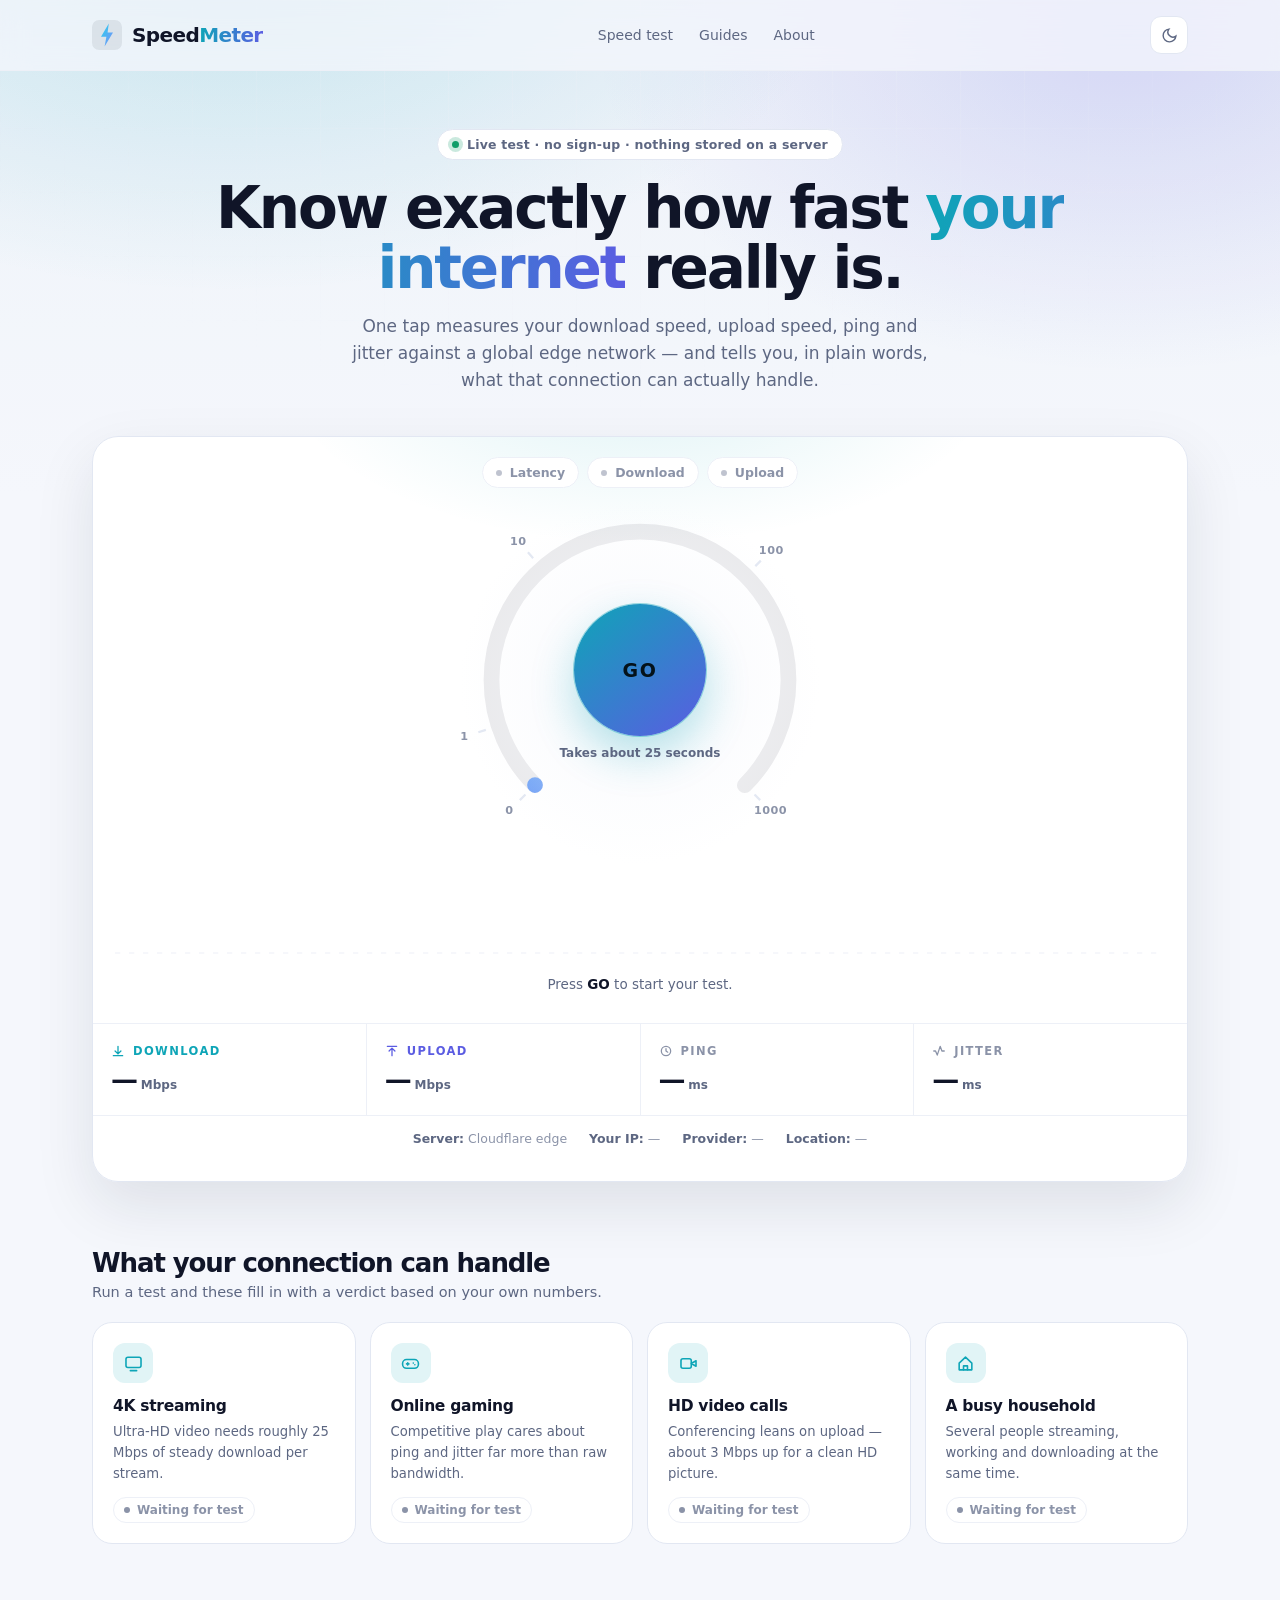
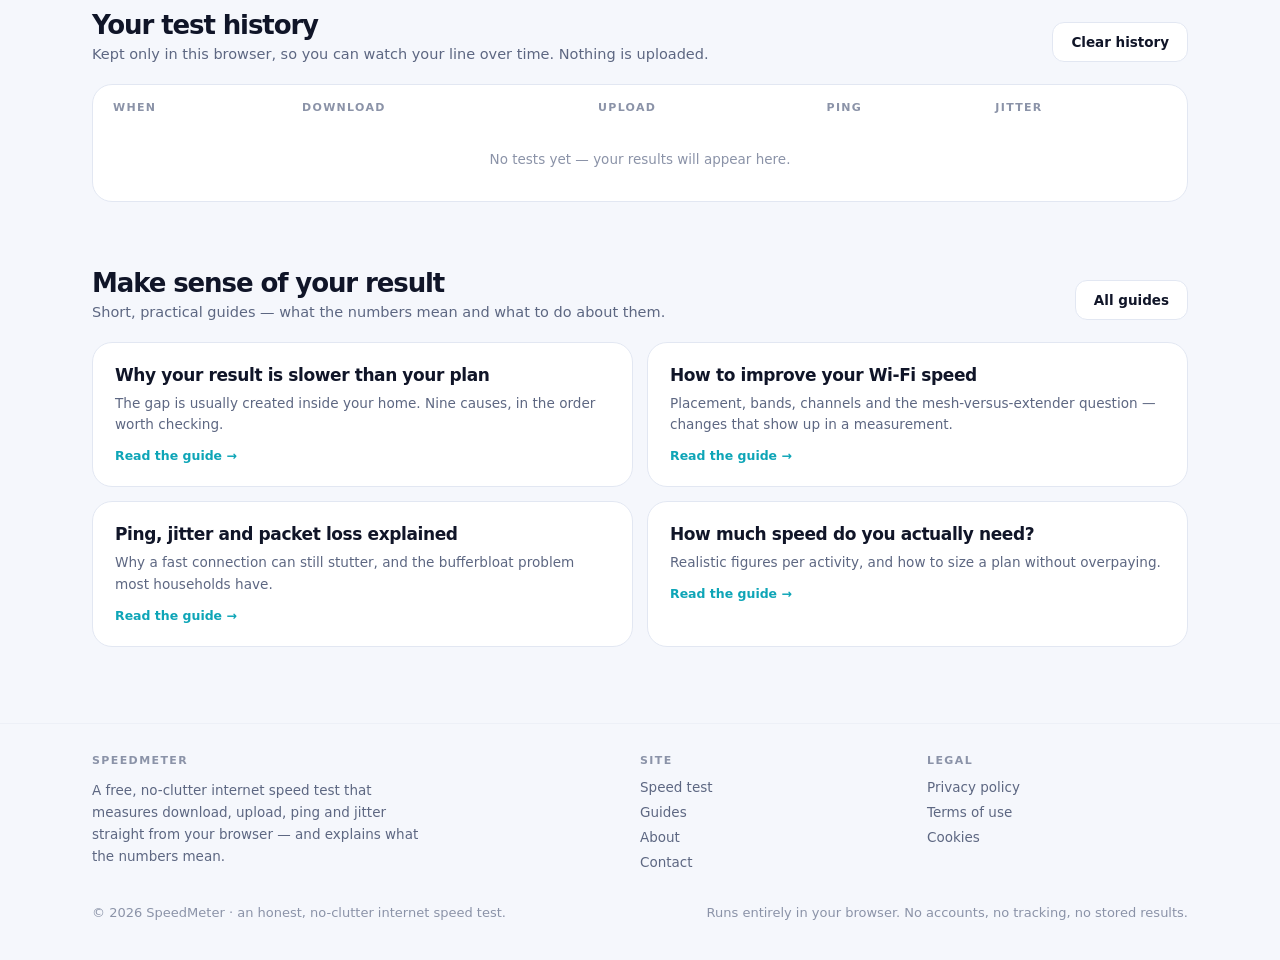
==== commit bedabfb9: "Build out the site for AdSense eligibility A single-page tool is the profile AdSense turns down as l" ====
--- a/index.html
+++ b/index.html
@@ -10,198 +10,9 @@
 <meta property="og:description" content="Measure download, upload, ping and jitter in seconds.">
 <meta property="og:type" content="website">
 <link rel="icon" href="data:image/svg+xml,<svg xmlns='http://www.w3.org/2000/svg' viewBox='0 0 100 100'><rect width='100' height='100' rx='24' fill='%230d1220'/><path d='M56 12 30 56h18l-6 32 28-46H52z' fill='%2322d3ee'/></svg>">
-<style>
-:root{
-  --bg:#080b14; --bg-2:#0b1020; --panel:rgba(255,255,255,.04); --panel-2:rgba(255,255,255,.025);
-  --line:rgba(255,255,255,.09); --line-2:rgba(255,255,255,.055);
-  --text:#e9edf7; --muted:#8e99b3; --dim:#606d89;
-  --accent:#22d3ee; --accent-2:#818cf8; --good:#34d399; --warn:#fbbf24; --bad:#fb7185;
-  --track:rgba(255,255,255,.07);
-  --shadow:0 30px 80px rgba(0,0,0,.55);
-  --radius:20px;
-}
-html[data-theme="light"]{
-  --bg:#f5f7fc; --bg-2:#eef1f9; --panel:#ffffff; --panel-2:#ffffff;
-  --line:#e2e7f2; --line-2:#edf0f7;
-  --text:#101528; --muted:#5d6782; --dim:#8b93a8;
-  --accent:#0ea5b7; --accent-2:#5b5ce2; --good:#0f9d68; --warn:#b4790b; --bad:#e11d48;
-  --track:rgba(16,21,40,.09);
-  --shadow:0 24px 60px rgba(20,25,50,.10);
-}
-*{box-sizing:border-box}
-html,body{height:100%}
-body{
-  margin:0; color:var(--text); background:var(--bg);
-  font-family:ui-sans-serif,system-ui,-apple-system,"Segoe UI",Inter,Roboto,Helvetica,Arial,sans-serif;
-  -webkit-font-smoothing:antialiased; overflow-x:hidden;
-}
-body::before{
-  content:""; position:fixed; inset:0; z-index:-2; pointer-events:none;
-  background:
-    radial-gradient(900px 520px at 18% -8%, color-mix(in srgb, var(--accent) 22%, transparent), transparent 70%),
-    radial-gradient(760px 480px at 88% 4%, color-mix(in srgb, var(--accent-2) 20%, transparent), transparent 70%),
-    linear-gradient(180deg, var(--bg-2), var(--bg) 55%);
-  opacity:.9;
-}
-body::after{
-  content:""; position:fixed; inset:0; z-index:-1; pointer-events:none; opacity:.35;
-  background-image:linear-gradient(var(--line-2) 1px,transparent 1px),linear-gradient(90deg,var(--line-2) 1px,transparent 1px);
-  background-size:64px 64px;
-  mask-image:radial-gradient(70% 55% at 50% 0%,#000,transparent 85%);
-  -webkit-mask-image:radial-gradient(70% 55% at 50% 0%,#000,transparent 85%);
-}
-a{color:inherit;text-decoration:none}
-.wrap{max-width:1140px;margin:0 auto;padding:0 22px}
-
-/* ---------- nav ---------- */
-.nav{position:sticky;top:0;z-index:20;backdrop-filter:blur(14px);-webkit-backdrop-filter:blur(14px);
-  background:color-mix(in srgb,var(--bg) 72%,transparent);border-bottom:1px solid var(--line-2)}
-.nav-in{display:flex;align-items:center;justify-content:space-between;height:70px}
-.brand{display:flex;align-items:center;gap:10px;font-weight:800;letter-spacing:-.6px;font-size:20px}
-.brand svg{width:30px;height:30px;flex:none}
-.brand em{font-style:normal;background:linear-gradient(92deg,var(--accent),var(--accent-2));-webkit-background-clip:text;background-clip:text;color:transparent}
-.nav-links{display:flex;gap:26px;font-size:14px;color:var(--muted)}
-.nav-links a:hover{color:var(--text)}
-.nav-right{display:flex;align-items:center;gap:12px}
-.ghost{display:grid;place-items:center;width:38px;height:38px;border-radius:11px;border:1px solid var(--line);
-  background:var(--panel);color:var(--muted);cursor:pointer;transition:.18s}
-.ghost:hover{color:var(--text);border-color:var(--accent);transform:translateY(-1px)}
-.ghost svg{width:17px;height:17px}
-
-/* ---------- hero ---------- */
-.hero{text-align:center;padding:58px 0 8px}
-.tag{display:inline-flex;align-items:center;gap:8px;border:1px solid var(--line);background:var(--panel);
-  color:var(--muted);border-radius:999px;padding:7px 14px;font-size:12.5px;font-weight:600;letter-spacing:.2px}
-.dot{width:7px;height:7px;border-radius:50%;background:var(--good);box-shadow:0 0 0 4px color-mix(in srgb,var(--good) 22%,transparent)}
-h1{font-size:clamp(34px,5.4vw,58px);line-height:1.04;letter-spacing:-2.2px;margin:18px 0 14px;font-weight:800}
-h1 em{font-style:normal;background:linear-gradient(92deg,var(--accent),var(--accent-2));-webkit-background-clip:text;background-clip:text;color:transparent}
-.sub{color:var(--muted);font-size:17px;line-height:1.6;max-width:580px;margin:0 auto}
-
-/* ---------- tester ---------- */
-.tester{position:relative;margin:34px auto 0;border:1px solid var(--line);border-radius:26px;
-  background:linear-gradient(180deg,var(--panel),var(--panel-2));box-shadow:var(--shadow);overflow:hidden}
-.tester::before{content:"";position:absolute;inset:0;pointer-events:none;
-  background:radial-gradient(520px 260px at 50% -10%,color-mix(in srgb,var(--accent) 14%,transparent),transparent 70%)}
-.phases{position:relative;display:flex;gap:8px;justify-content:center;flex-wrap:wrap;padding:20px 20px 0}
-.phase{display:flex;align-items:center;gap:8px;font-size:12.5px;font-weight:650;color:var(--dim);
-  border:1px solid var(--line-2);background:var(--panel-2);border-radius:999px;padding:7px 13px;transition:.2s}
-.phase i{width:6px;height:6px;border-radius:50%;background:currentColor;opacity:.55}
-.phase.active{color:var(--accent);border-color:color-mix(in srgb,var(--accent) 45%,transparent);
-  background:color-mix(in srgb,var(--accent) 10%,transparent)}
-.phase.active i{opacity:1;animation:pulse 1.1s ease-in-out infinite}
-.phase.done{color:var(--good);border-color:color-mix(in srgb,var(--good) 35%,transparent)}
-.phase.done i{opacity:1}
-@keyframes pulse{0%,100%{transform:scale(1);opacity:1}50%{transform:scale(1.7);opacity:.45}}
-
-.gauge-wrap{position:relative;display:grid;place-items:center;padding:12px 20px 4px}
-.gauge{position:relative;width:min(360px,84vw);aspect-ratio:1}
-.gauge svg{width:100%;height:100%;overflow:visible;transform:rotate(0deg)}
-.arc-track{stroke:var(--track)}
-.arc-fill{stroke:url(#grad);transition:stroke-dasharray .22s cubic-bezier(.22,1,.36,1)}
-.tick{stroke:var(--line);stroke-width:2}
-.tick-label{fill:var(--dim);font-size:10px;font-weight:700;letter-spacing:.4px}
-.readout{position:absolute;inset:0;display:grid;place-content:center;text-align:center;gap:2px}
-.readout .num{font-size:clamp(44px,11vw,64px);font-weight:800;letter-spacing:-3px;line-height:1;
-  font-variant-numeric:tabular-nums}
-.readout .unit{font-size:12px;font-weight:750;letter-spacing:2.4px;color:var(--muted);text-transform:uppercase}
-.readout .what{font-size:12.5px;color:var(--dim);font-weight:650;letter-spacing:.3px;margin-top:6px;min-height:16px}
-
-.start{position:absolute;inset:0;display:grid;place-content:center;place-items:center;gap:10px;
-  background:radial-gradient(closest-side,color-mix(in srgb,var(--bg) 82%,transparent),transparent);
-  border:0;color:var(--text);cursor:pointer;font-family:inherit;border-radius:50%;transition:.2s}
-.start .circle{width:132px;height:132px;border-radius:50%;display:grid;place-items:center;
-  font-size:19px;font-weight:800;letter-spacing:1.6px;
-  background:linear-gradient(140deg,var(--accent),var(--accent-2));color:#04121a;
-  box-shadow:0 0 0 1px color-mix(in srgb,var(--accent) 40%,transparent),0 18px 44px color-mix(in srgb,var(--accent) 30%,transparent)}
-.start:hover .circle{transform:scale(1.045)}
-.start .circle{transition:transform .2s cubic-bezier(.22,1,.36,1)}
-.start:focus-visible{outline:2px solid var(--accent);outline-offset:6px}
-.start small{color:var(--muted);font-size:12px;font-weight:600}
-.start[hidden]{display:none}
-
-.chart{position:relative;padding:0 22px 6px}
-.chart svg{width:100%;height:86px;display:block;overflow:visible}
-.chart .baseline{stroke:var(--line-2);stroke-width:1;stroke-dasharray:3 5}
-.chart .series{fill:none;stroke-width:2.2;stroke-linecap:round;stroke-linejoin:round}
-.chart .area{opacity:.16}
-.status{text-align:center;color:var(--muted);font-size:13.5px;padding:2px 20px 18px;min-height:20px}
-.status b{color:var(--text);font-weight:700}
-
-/* ---------- results ---------- */
-.results{display:grid;grid-template-columns:repeat(4,1fr);gap:1px;background:var(--line-2);
-  border-top:1px solid var(--line-2)}
-.stat{background:var(--bg);padding:20px 18px;display:flex;flex-direction:column;gap:6px;position:relative}
-html[data-theme="light"] .stat{background:var(--panel)}
-.stat .k{display:flex;align-items:center;gap:8px;font-size:11.5px;font-weight:750;letter-spacing:1.4px;
-  text-transform:uppercase;color:var(--dim)}
-.stat .k svg{width:14px;height:14px}
-.stat .v{font-size:27px;font-weight:800;letter-spacing:-1.2px;font-variant-numeric:tabular-nums}
-.stat .v span{font-size:12px;font-weight:700;color:var(--muted);letter-spacing:0;margin-left:4px}
-.stat.dl .k{color:var(--accent)} .stat.ul .k{color:var(--accent-2)}
-
-.meta{display:flex;flex-wrap:wrap;gap:8px 22px;justify-content:center;padding:15px 20px;
-  border-top:1px solid var(--line-2);font-size:12.5px;color:var(--dim)}
-.meta span b{color:var(--muted);font-weight:650}
-.actions{display:flex;gap:10px;justify-content:center;padding:0 20px 20px;flex-wrap:wrap}
-.btn{border:1px solid var(--line);background:var(--panel);color:var(--text);font-family:inherit;
-  font-size:13.5px;font-weight:700;padding:11px 18px;border-radius:12px;cursor:pointer;transition:.18s;
-  display:inline-flex;align-items:center;gap:8px}
-.btn:hover{border-color:var(--accent);transform:translateY(-1px)}
-.btn svg{width:15px;height:15px}
-.btn.primary{background:linear-gradient(140deg,var(--accent),var(--accent-2));color:#04121a;border-color:transparent}
-.btn[hidden]{display:none}
-
-/* ---------- sections ---------- */
-section.block{padding:66px 0 0}
-.head{display:flex;align-items:flex-end;justify-content:space-between;gap:20px;margin-bottom:22px;flex-wrap:wrap}
-.head h2{font-size:26px;letter-spacing:-1.1px;margin:0;font-weight:800}
-.head p{color:var(--muted);margin:6px 0 0;font-size:14.5px}
-.cards{display:grid;grid-template-columns:repeat(4,1fr);gap:14px}
-.card{border:1px solid var(--line);background:var(--panel);border-radius:var(--radius);padding:20px;transition:.2s}
-.card:hover{transform:translateY(-3px);border-color:color-mix(in srgb,var(--accent) 40%,transparent)}
-.card .ic{width:40px;height:40px;border-radius:12px;display:grid;place-items:center;margin-bottom:14px;
-  background:color-mix(in srgb,var(--accent) 12%,transparent);color:var(--accent)}
-.card .ic svg{width:19px;height:19px}
-.card h3{margin:0 0 6px;font-size:15.5px;letter-spacing:-.3px}
-.card p{margin:0;color:var(--muted);font-size:13.2px;line-height:1.6}
-.card .verdict{display:inline-flex;align-items:center;gap:7px;margin-top:12px;font-size:12px;font-weight:750;
-  padding:5px 10px;border-radius:999px;border:1px solid var(--line-2);color:var(--dim)}
-.card .verdict i{width:6px;height:6px;border-radius:50%;background:currentColor}
-.verdict.ok{color:var(--good);border-color:color-mix(in srgb,var(--good) 35%,transparent)}
-.verdict.mid{color:var(--warn);border-color:color-mix(in srgb,var(--warn) 35%,transparent)}
-.verdict.no{color:var(--bad);border-color:color-mix(in srgb,var(--bad) 35%,transparent)}
-
-table{width:100%;min-width:520px;border-collapse:collapse;font-size:13.5px;white-space:nowrap}
-th{text-align:left;font-size:11px;letter-spacing:1.3px;text-transform:uppercase;color:var(--dim);
-  font-weight:750;padding:0 14px 10px}
-td{padding:13px 14px;border-top:1px solid var(--line-2);color:var(--muted);font-variant-numeric:tabular-nums}
-td:first-child{color:var(--text);font-weight:650}
-.hist-wrap{border:1px solid var(--line);background:var(--panel);border-radius:var(--radius);padding:16px 6px 6px;overflow-x:auto}
-.empty{color:var(--dim);font-size:13.5px;padding:14px;text-align:center}
-
-footer{margin-top:76px;border-top:1px solid var(--line-2);padding:30px 0 40px;color:var(--dim);font-size:13px}
-.foot-in{display:flex;justify-content:space-between;gap:18px;flex-wrap:wrap;align-items:center}
-
-.toast{position:fixed;left:50%;bottom:26px;transform:translate(-50%,20px);opacity:0;pointer-events:none;
-  background:var(--text);color:var(--bg);font-size:13px;font-weight:700;padding:11px 18px;border-radius:12px;
-  transition:.25s;z-index:50}
-.toast.show{opacity:1;transform:translate(-50%,0)}
-
-@media(max-width:900px){
-  .nav-links{display:none}
-  .cards{grid-template-columns:repeat(2,1fr)}
-  .results{grid-template-columns:repeat(2,1fr)}
-  .hero{padding-top:40px}
-}
-@media(max-width:520px){
-  .cards{grid-template-columns:1fr}
-  .stat .v{font-size:23px}
-  h1{letter-spacing:-1.4px}
-}
-@media(prefers-reduced-motion:reduce){
-  *{animation-duration:.001ms!important;transition-duration:.001ms!important}
-}
-</style>
+<link rel="stylesheet" href="assets/styles.css">
+<script src="assets/theme.js"></script>
+<script src="assets/ads.js"></script>
 </head>
 <body>
 
@@ -212,8 +23,9 @@
       <span>Speed<em>Meter</em></span>
     </a>
     <div class="nav-links">
-      <a href="#capability">What your speed handles</a>
-      <a href="#history">History</a>
+      <a href="#top">Speed test</a>
+      <a href="guides/index.html">Guides</a>
+      <a href="about.html">About</a>
     </div>
     <div class="nav-right">
       <button class="ghost" id="theme" type="button" aria-label="Switch colour theme" title="Switch theme">
@@ -318,6 +130,8 @@
     </div>
   </section>
 
+  <div class="ad-slot" data-ad-slot="REPLACE-home-1"></div>
+
   <!-- ============ capability ============ -->
   <section class="block" id="capability">
     <div class="head">
@@ -372,13 +186,73 @@
     </div>
   </section>
 
+  <div class="ad-slot" data-ad-slot="REPLACE-home-2"></div>
+
+  <!-- ============ guides ============ -->
+  <section class="block" id="guides">
+    <div class="head">
+      <div>
+        <h2>Make sense of your result</h2>
+        <p>Short, practical guides — what the numbers mean and what to do about them.</p>
+      </div>
+      <a class="btn" href="guides/index.html">All guides</a>
+    </div>
+    <div class="guide-list">
+      <a class="guide" href="guides/why-your-speed-test-is-slower-than-your-plan.html">
+        <h3>Why your result is slower than your plan</h3>
+        <p>The gap is usually created inside your home. Nine causes, in the order worth checking.</p>
+        <span class="more">Read the guide →</span>
+      </a>
+      <a class="guide" href="guides/improve-your-wifi-speed.html">
+        <h3>How to improve your Wi-Fi speed</h3>
+        <p>Placement, bands, channels and the mesh-versus-extender question — changes that show up in a measurement.</p>
+        <span class="more">Read the guide →</span>
+      </a>
+      <a class="guide" href="guides/ping-jitter-packet-loss-explained.html">
+        <h3>Ping, jitter and packet loss explained</h3>
+        <p>Why a fast connection can still stutter, and the bufferbloat problem most households have.</p>
+        <span class="more">Read the guide →</span>
+      </a>
+      <a class="guide" href="guides/how-much-internet-speed-do-you-need.html">
+        <h3>How much speed do you actually need?</h3>
+        <p>Realistic figures per activity, and how to size a plan without overpaying.</p>
+        <span class="more">Read the guide →</span>
+      </a>
+    </div>
+  </section>
+
 </div>
 </main>
 
 <footer>
-  <div class="wrap foot-in">
-    <div><strong style="color:var(--text)">SpeedMeter</strong> · an honest, no-clutter internet speed test.</div>
-    <div>Runs entirely in your browser. No accounts, no tracking, no stored results.</div>
+  <div class="wrap">
+    <div class="foot-nav">
+      <div>
+        <h4>SpeedMeter</h4>
+        <p class="blurb">A free, no-clutter internet speed test that measures download, upload, ping and jitter straight from your browser — and explains what the numbers mean.</p>
+      </div>
+      <div>
+        <h4>Site</h4>
+        <ul>
+          <li><a href="index.html">Speed test</a></li>
+          <li><a href="guides/index.html">Guides</a></li>
+          <li><a href="about.html">About</a></li>
+          <li><a href="contact.html">Contact</a></li>
+        </ul>
+      </div>
+      <div>
+        <h4>Legal</h4>
+        <ul>
+          <li><a href="privacy.html">Privacy policy</a></li>
+          <li><a href="terms.html">Terms of use</a></li>
+          <li><a href="privacy.html#cookies">Cookies</a></li>
+        </ul>
+      </div>
+    </div>
+    <div class="foot-in">
+      <div>&copy; <span id="year">2026</span> SpeedMeter · an honest, no-clutter internet speed test.</div>
+      <div>Runs entirely in your browser. No accounts, no tracking, no stored results.</div>
+    </div>
   </div>
 </footer>
 
@@ -870,23 +744,6 @@
   toastTimer = setTimeout(function(){ toastEl.classList.remove("show"); }, 1900);
 }
 
-/* theme */
-var TKEY = "speedmeter.theme";
-function applyTheme(t){
-  document.documentElement.setAttribute("data-theme", t);
-  var m = document.querySelector('meta[name="theme-color"]');
-  if(m) m.setAttribute("content", t === "light" ? "#f5f7fc" : "#080b14");
-  try{ localStorage.setItem(TKEY, t); }catch(e){}
-}
-(function initTheme(){
-  var saved = null;
-  try{ saved = localStorage.getItem(TKEY); }catch(e){}
-  if(!saved) saved = (window.matchMedia && window.matchMedia("(prefers-color-scheme: light)").matches) ? "light" : "dark";
-  applyTheme(saved);
-})();
-$("theme").addEventListener("click", function(){
-  applyTheme(document.documentElement.getAttribute("data-theme") === "light" ? "dark" : "light");
-});
 
 /* space / enter starts a test when nothing else is focused */
 document.addEventListener("keydown", function(e){
--- a/assets/styles.css
+++ b/assets/styles.css
@@ -0,0 +1,276 @@
+:root{
+  --bg:#080b14; --bg-2:#0b1020; --panel:rgba(255,255,255,.04); --panel-2:rgba(255,255,255,.025);
+  --line:rgba(255,255,255,.09); --line-2:rgba(255,255,255,.055);
+  --text:#e9edf7; --muted:#8e99b3; --dim:#606d89;
+  --accent:#22d3ee; --accent-2:#818cf8; --good:#34d399; --warn:#fbbf24; --bad:#fb7185;
+  --track:rgba(255,255,255,.07);
+  --shadow:0 30px 80px rgba(0,0,0,.55);
+  --radius:20px;
+}
+html[data-theme="light"]{
+  --bg:#f5f7fc; --bg-2:#eef1f9; --panel:#ffffff; --panel-2:#ffffff;
+  --line:#e2e7f2; --line-2:#edf0f7;
+  --text:#101528; --muted:#5d6782; --dim:#8b93a8;
+  --accent:#0ea5b7; --accent-2:#5b5ce2; --good:#0f9d68; --warn:#b4790b; --bad:#e11d48;
+  --track:rgba(16,21,40,.09);
+  --shadow:0 24px 60px rgba(20,25,50,.10);
+}
+*{box-sizing:border-box}
+html,body{height:100%}
+body{
+  margin:0; color:var(--text); background:var(--bg);
+  font-family:ui-sans-serif,system-ui,-apple-system,"Segoe UI",Inter,Roboto,Helvetica,Arial,sans-serif;
+  -webkit-font-smoothing:antialiased; overflow-x:hidden;
+}
+body::before{
+  content:""; position:fixed; inset:0; z-index:-2; pointer-events:none;
+  background:
+    radial-gradient(900px 520px at 18% -8%, color-mix(in srgb, var(--accent) 22%, transparent), transparent 70%),
+    radial-gradient(760px 480px at 88% 4%, color-mix(in srgb, var(--accent-2) 20%, transparent), transparent 70%),
+    linear-gradient(180deg, var(--bg-2), var(--bg) 55%);
+  opacity:.9;
+}
+body::after{
+  content:""; position:fixed; inset:0; z-index:-1; pointer-events:none; opacity:.35;
+  background-image:linear-gradient(var(--line-2) 1px,transparent 1px),linear-gradient(90deg,var(--line-2) 1px,transparent 1px);
+  background-size:64px 64px;
+  mask-image:radial-gradient(70% 55% at 50% 0%,#000,transparent 85%);
+  -webkit-mask-image:radial-gradient(70% 55% at 50% 0%,#000,transparent 85%);
+}
+a{color:inherit;text-decoration:none}
+.wrap{max-width:1140px;margin:0 auto;padding:0 22px}
+
+/* ---------- nav ---------- */
+.nav{position:sticky;top:0;z-index:20;backdrop-filter:blur(14px);-webkit-backdrop-filter:blur(14px);
+  background:color-mix(in srgb,var(--bg) 72%,transparent);border-bottom:1px solid var(--line-2)}
+.nav-in{display:flex;align-items:center;justify-content:space-between;height:70px}
+.brand{display:flex;align-items:center;gap:10px;font-weight:800;letter-spacing:-.6px;font-size:20px}
+.brand svg{width:30px;height:30px;flex:none}
+.brand em{font-style:normal;background:linear-gradient(92deg,var(--accent),var(--accent-2));-webkit-background-clip:text;background-clip:text;color:transparent}
+.nav-links{display:flex;gap:26px;font-size:14px;color:var(--muted)}
+.nav-links a:hover{color:var(--text)}
+.nav-right{display:flex;align-items:center;gap:12px}
+.ghost{display:grid;place-items:center;width:38px;height:38px;border-radius:11px;border:1px solid var(--line);
+  background:var(--panel);color:var(--muted);cursor:pointer;transition:.18s}
+.ghost:hover{color:var(--text);border-color:var(--accent);transform:translateY(-1px)}
+.ghost svg{width:17px;height:17px}
+
+/* ---------- hero ---------- */
+.hero{text-align:center;padding:58px 0 8px}
+.tag{display:inline-flex;align-items:center;gap:8px;border:1px solid var(--line);background:var(--panel);
+  color:var(--muted);border-radius:999px;padding:7px 14px;font-size:12.5px;font-weight:600;letter-spacing:.2px}
+.dot{width:7px;height:7px;border-radius:50%;background:var(--good);box-shadow:0 0 0 4px color-mix(in srgb,var(--good) 22%,transparent)}
+h1{font-size:clamp(34px,5.4vw,58px);line-height:1.04;letter-spacing:-2.2px;margin:18px 0 14px;font-weight:800}
+h1 em{font-style:normal;background:linear-gradient(92deg,var(--accent),var(--accent-2));-webkit-background-clip:text;background-clip:text;color:transparent}
+.sub{color:var(--muted);font-size:17px;line-height:1.6;max-width:580px;margin:0 auto}
+
+/* ---------- tester ---------- */
+.tester{position:relative;margin:34px auto 0;border:1px solid var(--line);border-radius:26px;
+  background:linear-gradient(180deg,var(--panel),var(--panel-2));box-shadow:var(--shadow);overflow:hidden}
+.tester::before{content:"";position:absolute;inset:0;pointer-events:none;
+  background:radial-gradient(520px 260px at 50% -10%,color-mix(in srgb,var(--accent) 14%,transparent),transparent 70%)}
+.phases{position:relative;display:flex;gap:8px;justify-content:center;flex-wrap:wrap;padding:20px 20px 0}
+.phase{display:flex;align-items:center;gap:8px;font-size:12.5px;font-weight:650;color:var(--dim);
+  border:1px solid var(--line-2);background:var(--panel-2);border-radius:999px;padding:7px 13px;transition:.2s}
+.phase i{width:6px;height:6px;border-radius:50%;background:currentColor;opacity:.55}
+.phase.active{color:var(--accent);border-color:color-mix(in srgb,var(--accent) 45%,transparent);
+  background:color-mix(in srgb,var(--accent) 10%,transparent)}
+.phase.active i{opacity:1;animation:pulse 1.1s ease-in-out infinite}
+.phase.done{color:var(--good);border-color:color-mix(in srgb,var(--good) 35%,transparent)}
+.phase.done i{opacity:1}
+@keyframes pulse{0%,100%{transform:scale(1);opacity:1}50%{transform:scale(1.7);opacity:.45}}
+
+.gauge-wrap{position:relative;display:grid;place-items:center;padding:12px 20px 4px}
+.gauge{position:relative;width:min(360px,84vw);aspect-ratio:1}
+.gauge svg{width:100%;height:100%;overflow:visible;transform:rotate(0deg)}
+.arc-track{stroke:var(--track)}
+.arc-fill{stroke:url(#grad);transition:stroke-dasharray .22s cubic-bezier(.22,1,.36,1)}
+.tick{stroke:var(--line);stroke-width:2}
+.tick-label{fill:var(--dim);font-size:10px;font-weight:700;letter-spacing:.4px}
+.readout{position:absolute;inset:0;display:grid;place-content:center;text-align:center;gap:2px}
+.readout .num{font-size:clamp(44px,11vw,64px);font-weight:800;letter-spacing:-3px;line-height:1;
+  font-variant-numeric:tabular-nums}
+.readout .unit{font-size:12px;font-weight:750;letter-spacing:2.4px;color:var(--muted);text-transform:uppercase}
+.readout .what{font-size:12.5px;color:var(--dim);font-weight:650;letter-spacing:.3px;margin-top:6px;min-height:16px}
+
+.start{position:absolute;inset:0;display:grid;place-content:center;place-items:center;gap:10px;
+  background:radial-gradient(closest-side,color-mix(in srgb,var(--bg) 82%,transparent),transparent);
+  border:0;color:var(--text);cursor:pointer;font-family:inherit;border-radius:50%;transition:.2s}
+.start .circle{width:132px;height:132px;border-radius:50%;display:grid;place-items:center;
+  font-size:19px;font-weight:800;letter-spacing:1.6px;
+  background:linear-gradient(140deg,var(--accent),var(--accent-2));color:#04121a;
+  box-shadow:0 0 0 1px color-mix(in srgb,var(--accent) 40%,transparent),0 18px 44px color-mix(in srgb,var(--accent) 30%,transparent)}
+.start:hover .circle{transform:scale(1.045)}
+.start .circle{transition:transform .2s cubic-bezier(.22,1,.36,1)}
+.start:focus-visible{outline:2px solid var(--accent);outline-offset:6px}
+.start small{color:var(--muted);font-size:12px;font-weight:600}
+.start[hidden]{display:none}
+
+.chart{position:relative;padding:0 22px 6px}
+.chart svg{width:100%;height:86px;display:block;overflow:visible}
+.chart .baseline{stroke:var(--line-2);stroke-width:1;stroke-dasharray:3 5}
+.chart .series{fill:none;stroke-width:2.2;stroke-linecap:round;stroke-linejoin:round}
+.chart .area{opacity:.16}
+.status{text-align:center;color:var(--muted);font-size:13.5px;padding:2px 20px 18px;min-height:20px}
+.status b{color:var(--text);font-weight:700}
+
+/* ---------- results ---------- */
+.results{display:grid;grid-template-columns:repeat(4,1fr);gap:1px;background:var(--line-2);
+  border-top:1px solid var(--line-2)}
+.stat{background:var(--bg);padding:20px 18px;display:flex;flex-direction:column;gap:6px;position:relative}
+html[data-theme="light"] .stat{background:var(--panel)}
+.stat .k{display:flex;align-items:center;gap:8px;font-size:11.5px;font-weight:750;letter-spacing:1.4px;
+  text-transform:uppercase;color:var(--dim)}
+.stat .k svg{width:14px;height:14px}
+.stat .v{font-size:27px;font-weight:800;letter-spacing:-1.2px;font-variant-numeric:tabular-nums}
+.stat .v span{font-size:12px;font-weight:700;color:var(--muted);letter-spacing:0;margin-left:4px}
+.stat.dl .k{color:var(--accent)} .stat.ul .k{color:var(--accent-2)}
+
+.meta{display:flex;flex-wrap:wrap;gap:8px 22px;justify-content:center;padding:15px 20px;
+  border-top:1px solid var(--line-2);font-size:12.5px;color:var(--dim)}
+.meta span b{color:var(--muted);font-weight:650}
+.actions{display:flex;gap:10px;justify-content:center;padding:0 20px 20px;flex-wrap:wrap}
+.btn{border:1px solid var(--line);background:var(--panel);color:var(--text);font-family:inherit;
+  font-size:13.5px;font-weight:700;padding:11px 18px;border-radius:12px;cursor:pointer;transition:.18s;
+  display:inline-flex;align-items:center;gap:8px}
+.btn:hover{border-color:var(--accent);transform:translateY(-1px)}
+.btn svg{width:15px;height:15px}
+.btn.primary{background:linear-gradient(140deg,var(--accent),var(--accent-2));color:#04121a;border-color:transparent}
+.btn[hidden]{display:none}
+
+/* ---------- sections ---------- */
+section.block{padding:66px 0 0}
+.head{display:flex;align-items:flex-end;justify-content:space-between;gap:20px;margin-bottom:22px;flex-wrap:wrap}
+.head h2{font-size:26px;letter-spacing:-1.1px;margin:0;font-weight:800}
+.head p{color:var(--muted);margin:6px 0 0;font-size:14.5px}
+.cards{display:grid;grid-template-columns:repeat(4,1fr);gap:14px}
+.card{border:1px solid var(--line);background:var(--panel);border-radius:var(--radius);padding:20px;transition:.2s}
+.card:hover{transform:translateY(-3px);border-color:color-mix(in srgb,var(--accent) 40%,transparent)}
+.card .ic{width:40px;height:40px;border-radius:12px;display:grid;place-items:center;margin-bottom:14px;
+  background:color-mix(in srgb,var(--accent) 12%,transparent);color:var(--accent)}
+.card .ic svg{width:19px;height:19px}
+.card h3{margin:0 0 6px;font-size:15.5px;letter-spacing:-.3px}
+.card p{margin:0;color:var(--muted);font-size:13.2px;line-height:1.6}
+.card .verdict{display:inline-flex;align-items:center;gap:7px;margin-top:12px;font-size:12px;font-weight:750;
+  padding:5px 10px;border-radius:999px;border:1px solid var(--line-2);color:var(--dim)}
+.card .verdict i{width:6px;height:6px;border-radius:50%;background:currentColor}
+.verdict.ok{color:var(--good);border-color:color-mix(in srgb,var(--good) 35%,transparent)}
+.verdict.mid{color:var(--warn);border-color:color-mix(in srgb,var(--warn) 35%,transparent)}
+.verdict.no{color:var(--bad);border-color:color-mix(in srgb,var(--bad) 35%,transparent)}
+
+table{width:100%;min-width:520px;border-collapse:collapse;font-size:13.5px;white-space:nowrap}
+th{text-align:left;font-size:11px;letter-spacing:1.3px;text-transform:uppercase;color:var(--dim);
+  font-weight:750;padding:0 14px 10px}
+td{padding:13px 14px;border-top:1px solid var(--line-2);color:var(--muted);font-variant-numeric:tabular-nums}
+td:first-child{color:var(--text);font-weight:650}
+.hist-wrap{border:1px solid var(--line);background:var(--panel);border-radius:var(--radius);padding:16px 6px 6px;overflow-x:auto}
+.empty{color:var(--dim);font-size:13.5px;padding:14px;text-align:center}
+
+footer{margin-top:76px;border-top:1px solid var(--line-2);padding:30px 0 40px;color:var(--dim);font-size:13px}
+.foot-in{display:flex;justify-content:space-between;gap:18px;flex-wrap:wrap;align-items:center}
+
+.toast{position:fixed;left:50%;bottom:26px;transform:translate(-50%,20px);opacity:0;pointer-events:none;
+  background:var(--text);color:var(--bg);font-size:13px;font-weight:700;padding:11px 18px;border-radius:12px;
+  transition:.25s;z-index:50}
+.toast.show{opacity:1;transform:translate(-50%,0)}
+
+@media(max-width:900px){
+  .nav-links{display:none}
+  .cards{grid-template-columns:repeat(2,1fr)}
+  .results{grid-template-columns:repeat(2,1fr)}
+  .hero{padding-top:40px}
+}
+@media(max-width:520px){
+  .cards{grid-template-columns:1fr}
+  .stat .v{font-size:23px}
+  h1{letter-spacing:-1.4px}
+}
+@media(prefers-reduced-motion:reduce){
+  *{animation-duration:.001ms!important;transition-duration:.001ms!important}
+}
+
+/* ============================================================
+   Shared page furniture: content pages, guides, ad slots
+   ============================================================ */
+
+.sr-only{position:absolute;width:1px;height:1px;overflow:hidden;clip:rect(0 0 0 0);white-space:nowrap}
+
+/* --- ad slots ------------------------------------------------
+   Rendered by assets/ads.js only once a publisher ID is set, so
+   an unconfigured site shows no empty boxes. Slots are kept well
+   clear of the GO button to avoid accidental clicks. */
+.ad-slot{margin:34px auto;text-align:center;min-height:0}
+.ad-slot:empty{display:none}
+.ad-label{display:block;font-size:10px;letter-spacing:1.6px;text-transform:uppercase;
+  color:var(--dim);margin-bottom:6px;font-weight:700}
+.ad-slot ins{display:block}
+
+/* --- page header --- */
+.page-head{padding:54px 0 8px;max-width:760px;margin:0 auto}
+.page-head .crumb{font-size:12.5px;color:var(--dim);font-weight:650;letter-spacing:.3px;margin-bottom:14px}
+.page-head .crumb a{color:var(--muted)}
+.page-head .crumb a:hover{color:var(--accent)}
+.page-head h1{font-size:clamp(30px,4.4vw,44px);letter-spacing:-1.6px;margin:0 0 14px;line-height:1.08}
+.page-head .lede{color:var(--muted);font-size:17px;line-height:1.62;margin:0}
+.page-head .byline{color:var(--dim);font-size:12.5px;margin-top:16px;font-weight:600}
+
+/* --- long-form text --- */
+.prose{max-width:760px;margin:0 auto;font-size:16px;line-height:1.75;color:var(--muted);padding-bottom:10px}
+.prose h2{color:var(--text);font-size:23px;letter-spacing:-.8px;margin:40px 0 14px;line-height:1.2}
+.prose h3{color:var(--text);font-size:17px;letter-spacing:-.3px;margin:28px 0 10px}
+.prose p{margin:0 0 17px}
+.prose ul,.prose ol{margin:0 0 18px;padding-left:22px}
+.prose li{margin-bottom:9px}
+.prose strong{color:var(--text);font-weight:700}
+.prose a{color:var(--accent);border-bottom:1px solid color-mix(in srgb,var(--accent) 35%,transparent)}
+.prose a:hover{border-bottom-color:var(--accent)}
+.prose table{min-width:0;white-space:normal;margin:0 0 20px;font-size:14.5px}
+.prose th{padding:0 12px 9px}
+.prose td{padding:11px 12px}
+.prose code{background:var(--panel);border:1px solid var(--line-2);border-radius:6px;padding:1px 6px;
+  font-size:13.5px;font-family:ui-monospace,SFMono-Regular,Menlo,Consolas,monospace;color:var(--text)}
+.callout{border:1px solid var(--line);background:var(--panel);border-left:3px solid var(--accent);
+  border-radius:12px;padding:16px 18px;margin:0 0 22px}
+.callout p{margin:0;font-size:14.5px}
+.callout strong{color:var(--accent)}
+
+/* --- guide cards / related --- */
+.guide-list{display:grid;grid-template-columns:repeat(2,1fr);gap:14px}
+.guide{border:1px solid var(--line);background:var(--panel);border-radius:var(--radius);padding:22px;
+  display:block;transition:.2s}
+.guide:hover{transform:translateY(-3px);border-color:color-mix(in srgb,var(--accent) 40%,transparent)}
+.guide h3{margin:0 0 8px;font-size:17px;letter-spacing:-.4px;color:var(--text)}
+.guide p{margin:0;color:var(--muted);font-size:13.6px;line-height:1.6}
+.guide .more{display:inline-block;margin-top:12px;font-size:12.5px;font-weight:750;color:var(--accent)}
+
+/* --- cta strip --- */
+.cta{border:1px solid var(--line);background:linear-gradient(180deg,var(--panel),var(--panel-2));
+  border-radius:var(--radius);padding:26px;text-align:center;margin:40px auto 0;max-width:760px}
+.cta h3{margin:0 0 8px;font-size:19px;letter-spacing:-.6px}
+.cta p{margin:0 0 16px;color:var(--muted);font-size:14px}
+
+/* --- footer nav --- */
+.foot-nav{display:grid;grid-template-columns:2fr 1fr 1fr;gap:26px;margin-bottom:26px}
+.foot-nav h4{font-size:11px;letter-spacing:1.4px;text-transform:uppercase;color:var(--dim);margin:0 0 12px;font-weight:750}
+.foot-nav ul{list-style:none;margin:0;padding:0;font-size:13.5px}
+.foot-nav li{margin-bottom:9px}
+.foot-nav a{color:var(--muted)}
+.foot-nav a:hover{color:var(--accent)}
+.foot-nav .blurb{color:var(--muted);font-size:13.5px;line-height:1.65;max-width:330px;margin:0}
+
+/* --- error page --- */
+.err{text-align:center;padding:90px 0 40px}
+.err .code{font-size:70px;font-weight:800;letter-spacing:-3px;line-height:1;
+  background:linear-gradient(92deg,var(--accent),var(--accent-2));-webkit-background-clip:text;background-clip:text;color:transparent}
+.err h1{font-size:27px;margin:14px 0 10px;letter-spacing:-1px}
+.err p{color:var(--muted);margin:0 auto 22px;max-width:440px}
+
+@media(max-width:900px){
+  .guide-list{grid-template-columns:1fr}
+  .foot-nav{grid-template-columns:1fr 1fr;gap:22px}
+  .foot-nav .blurb{max-width:none}
+}
+@media(max-width:520px){
+  .foot-nav{grid-template-columns:1fr}
+  .page-head{padding-top:34px}
+}
